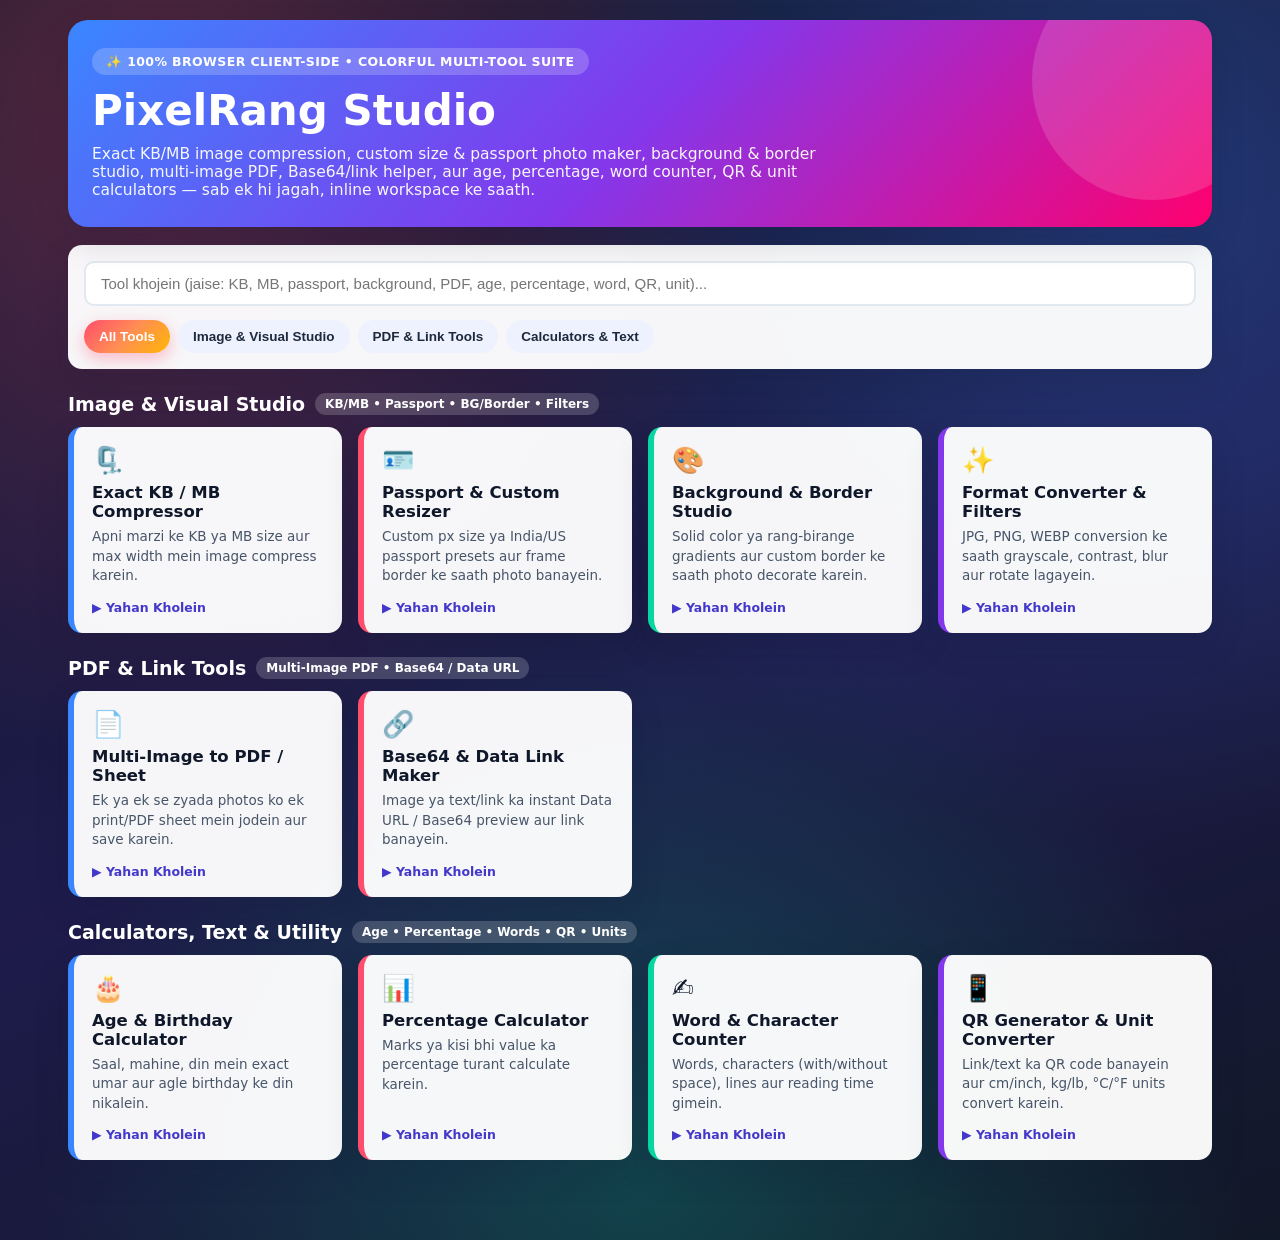
==== index.html @ c59b4574 "Update index.html" ====
<!DOCTYPE html>
<html lang="hi">
<head>
  <meta charset="UTF-8" />
  <meta name="viewport" content="width=device-width, initial-scale=1.0" />
  <title>PixelRang Studio — All-in-One Smart Browser Suite</title>
  <style>
    :root {
      --bg-1: #0f172a;
      --bg-2: #1e1b4b;
      --surface: rgba(255, 255, 255, 0.96);
      --surface-soft: #f8fafc;
      --ink: #0f172a;
      --muted: #475569;
      --border: #e2e8f0;
      --g1: linear-gradient(135deg, #ff4d6d 0%, #ff8e53 50%, #ffb703 100%);
      --g2: linear-gradient(135deg, #3a86ff 0%, #8338ec 50%, #ff006e 100%);
      --g3: linear-gradient(135deg, #06d6a0 0%, #118ab2 100%);
      --g4: linear-gradient(135deg, #f72585 0%, #7209b7 100%);
      --radius-lg: 20px;
      --radius-md: 14px;
      --radius-sm: 10px;
      --shadow: 0 14px 34px rgba(15, 23, 42, 0.14);
    }

    * { box-sizing: border-box; margin: 0; padding: 0; }

    body {
      font-family: "Segoe UI", system-ui, -apple-system, Roboto, sans-serif;
      color: var(--ink);
      min-height: 100vh;
      background:
        radial-gradient(circle at 12% 10%, rgba(255, 77, 109, 0.28), transparent 40%),
        radial-gradient(circle at 88% 15%, rgba(58, 134, 255, 0.28), transparent 42%),
        radial-gradient(circle at 50% 95%, rgba(6, 214, 160, 0.22), transparent 45%),
        linear-gradient(160deg, var(--bg-1) 0%, var(--bg-2) 55%, #111827 100%);
      padding-bottom: 60px;
    }

    .wrap { max-width: 1180px; margin: 0 auto; padding: 20px 18px; }

    .hero {
      background: var(--g2);
      color: #fff;
      border-radius: var(--radius-lg);
      padding: 28px 24px;
      box-shadow: var(--shadow);
      position: relative;
      overflow: hidden;
    }
    .hero::after {
      content: "";
      position: absolute;
      width: 240px;
      height: 240px;
      right: -60px;
      top: -60px;
      border-radius: 50%;
      background: rgba(255, 255, 255, 0.14);
      pointer-events: none;
    }
    .badge {
      display: inline-block;
      background: rgba(255, 255, 255, 0.2);
      backdrop-filter: blur(6px);
      padding: 6px 14px;
      border-radius: 999px;
      font-size: 12.5px;
      font-weight: 700;
      letter-spacing: 0.4px;
      margin-bottom: 12px;
    }
    .hero h1 { font-size: clamp(26px, 4.5vw, 42px); font-weight: 800; line-height: 1.15; }
    .hero p { margin-top: 10px; font-size: 15.5px; opacity: 0.95; max-width: 760px; }

    .controls-bar {
      margin-top: 18px;
      background: var(--surface);
      border-radius: var(--radius-md);
      padding: 16px;
      box-shadow: var(--shadow);
      display: grid;
      gap: 14px;
    }
    .search-box { display: flex; gap: 10px; flex-wrap: wrap; }
    .search-box input {
      flex: 1;
      min-width: 220px;
      padding: 12px 15px;
      border: 2px solid var(--border);
      border-radius: var(--radius-sm);
      font-size: 15px;
      outline: none;
    }
    .search-box input:focus { border-color: #7209b7; }

    .tabs { display: flex; flex-wrap: wrap; gap: 8px; }
    .tab-btn {
      border: none;
      padding: 9px 15px;
      border-radius: 999px;
      font-weight: 700;
      font-size: 13.5px;
      cursor: pointer;
      background: #eef2ff;
      color: #1e293b;
      transition: transform 0.15s ease, background 0.2s ease, color 0.2s ease;
    }
    .tab-btn:hover { transform: translateY(-1px); }
    .tab-btn.active { background: var(--g1); color: #fff; box-shadow: 0 6px 16px rgba(255, 77, 109, 0.35); }

    /* Inline workspace open directly inside active category or right above cards */
    .inline-panel {
      display: none;
      margin-top: 18px;
      background: var(--surface);
      border-radius: var(--radius-lg);
      padding: 22px;
      box-shadow: var(--shadow);
      border-top: 6px solid #ff4d6d;
      animation: popIn 0.2s ease;
    }
    .inline-panel.open { display: block; }
    @keyframes popIn {
      from { opacity: 0; transform: translateY(-6px); }
      to { opacity: 1; transform: translateY(0); }
    }
    .panel-top {
      display: flex;
      justify-content: space-between;
      align-items: center;
      gap: 12px;
      padding-bottom: 14px;
      margin-bottom: 18px;
      border-bottom: 2px solid var(--border);
    }
    .panel-title { font-size: 20px; font-weight: 800; color: #1e1b4b; }
    .close-btn {
      background: #fee2e2;
      color: #b91c1c;
      border: none;
      padding: 8px 14px;
      border-radius: var(--radius-sm);
      font-weight: 700;
      cursor: pointer;
    }
    .close-btn:hover { background: #fecaca; }

    .cat-block { margin-top: 24px; }
    .cat-heading {
      color: #fff;
      font-size: 19px;
      font-weight: 800;
      margin-bottom: 12px;
      display: flex;
      align-items: center;
      gap: 10px;
    }
    .cat-pill {
      font-size: 12px;
      padding: 4px 10px;
      border-radius: 999px;
      background: rgba(255, 255, 255, 0.18);
    }

    .grid {
      display: grid;
      grid-template-columns: repeat(auto-fill, minmax(250px, 1fr));
      gap: 16px;
    }
    .tool-card {
      background: var(--surface);
      border-radius: var(--radius-md);
      padding: 18px;
      box-shadow: var(--shadow);
      cursor: pointer;
      transition: transform 0.18s ease, box-shadow 0.18s ease;
      display: flex;
      flex-direction: column;
      justify-content: space-between;
      border-left: 6px solid #3a86ff;
    }
    .tool-card:nth-child(2n) { border-left-color: #ff4d6d; }
    .tool-card:nth-child(3n) { border-left-color: #06d6a0; }
    .tool-card:nth-child(4n) { border-left-color: #8338ec; }
    .tool-card:hover { transform: translateY(-4px); box-shadow: 0 18px 36px rgba(0, 0, 0, 0.24); }
    .tool-card.selected { outline: 3px solid #ffb703; background: #fffbeb; }

    .tool-icon { font-size: 26px; margin-bottom: 8px; }
    .tool-name { font-size: 16.5px; font-weight: 800; color: var(--ink); }
    .tool-desc { font-size: 13.5px; color: var(--muted); margin-top: 6px; line-height: 1.45; }
    .open-tag {
      margin-top: 14px;
      display: inline-block;
      font-size: 12.5px;
      font-weight: 800;
      color: #4338ca;
    }

    .form-grid {
      display: grid;
      grid-template-columns: repeat(auto-fit, minmax(220px, 1fr));
      gap: 14px;
    }
    .field { display: flex; flex-direction: column; gap: 6px; }
    .field label { font-size: 13.5px; font-weight: 700; color: #1e293b; }
    .field input, .field select, .field textarea {
      width: 100%;
      padding: 10px 12px;
      border: 1.8px solid #cbd5e1;
      border-radius: var(--radius-sm);
      font-size: 14.5px;
      background: #fff;
      color: var(--ink);
    }
    .field textarea { min-height: 130px; resize: vertical; }

    .btn-primary {
      margin-top: 16px;
      background: var(--g3);
      color: #fff;
      border: none;
      padding: 12px 20px;
      border-radius: var(--radius-sm);
      font-size: 15px;
      font-weight: 800;
      cursor: pointer;
    }
    .btn-primary:hover { filter: brightness(1.06); }

    .result-box {
      margin-top: 18px;
      padding: 16px;
      border-radius: var(--radius-md);
      background: var(--surface-soft);
      border: 2px dashed #94a3b8;
      display: none;
    }
    .result-box.show { display: block; }
    .result-box img, .result-box canvas {
      max-width: 100%;
      height: auto;
      border-radius: var(--radius-sm);
      margin-top: 10px;
    }
    .dl-link {
      display: inline-block;
      margin-top: 12px;
      padding: 10px 16px;
      background: var(--g4);
      color: #fff;
      text-decoration: none;
      border-radius: var(--radius-sm);
      font-weight: 700;
    }
  </style>
</head>
<body>
  <div class="wrap">
    <header class="hero">
      <div class="badge">✨ 100% BROWSER CLIENT-SIDE • COLORFUL MULTI-TOOL SUITE</div>
      <h1>PixelRang Studio</h1>
      <p>Exact KB/MB image compression, custom size & passport photo maker, background & border studio, multi-image PDF, Base64/link helper, aur age, percentage, word counter, QR & unit calculators — sab ek hi jagah, inline workspace ke saath.</p>
    </header>

    <section class="controls-bar">
      <div class="search-box">
        <input type="text" id="searchInput" placeholder="Tool khojein (jaise: KB, MB, passport, background, PDF, age, percentage, word, QR, unit)..." oninput="renderCatalog()" />
      </div>
      <div class="tabs" id="categoryTabs">
        <button class="tab-btn active" data-cat="all" onclick="setCategory('all', this)">All Tools</button>
        <button class="tab-btn" data-cat="image" onclick="setCategory('image', this)">Image & Visual Studio</button>
        <button class="tab-btn" data-cat="file" onclick="setCategory('file', this)">PDF & Link Tools</button>
        <button class="tab-btn" data-cat="calc" onclick="setCategory('calc', this)">Calculators & Text</button>
      </div>
    </section>

    <!-- Inline Tool Workspace: opens right here in place without jumping down -->
    <section id="inlineWorkspace" class="inline-panel" aria-live="polite">
      <div class="panel-top">
        <div class="panel-title" id="panelTitle">Tool Workspace</div>
        <button class="close-btn" onclick="closeWorkspace()">✕ Close</button>
      </div>
      <div id="panelBody"></div>
      <div id="panelResult" class="result-box"></div>
    </section>

    <div id="catalogMount"></div>
  </div>
    <script>
    const PR_STATE = {
      activeToolId: null,
      activeCategory: 'all'
    };

    function showResult(html) {
      const box = document.getElementById('panelResult');
      box.innerHTML = html;
      box.classList.add('show');
    }

    function clearResult() {
      const box = document.getElementById('panelResult');
      box.innerHTML = '';
      box.classList.remove('show');
    }

    function loadImageFile(file, callback) {
      if (!file) {
        alert('Kripya pehle ek image file select karein.');
        return;
      }
      const reader = new FileReader();
      reader.onload = function (e) {
        const img = new Image();
        img.onload = function () { callback(img, file); };
        img.onerror = function () { alert('Image load nahi ho saki. Kripya valid image chunein.'); };
        img.src = e.target.result;
      };
      reader.readAsDataURL(file);
    }

    function bytesLabel(bytes) {
      if (bytes < 1024 * 1024) return (bytes / 1024).toFixed(2) + ' KB';
      return (bytes / (1024 * 1024)).toFixed(2) + ' MB';
    }

    function renderImgResizerForm() {
      return `
        <div class="form-grid">
          <div class="field">
            <label>Image Chunein (JPG/PNG/WEBP)</label>
            <input type="file" id="prResizeFile" accept="image/*" />
          </div>
          <div class="field">
            <label>Target Size Value</label>
            <input type="number" id="prTargetVal" value="100" min="1" step="0.1" />
          </div>
          <div class="field">
            <label>Size Unit (KB / MB)</label>
            <select id="prTargetUnit">
              <option value="KB" selected>KB (Kilobytes)</option>
              <option value="MB">MB (Megabytes)</option>
            </select>
          </div>
          <div class="field">
            <label>Optional Max Width (px, 0 = Auto)</label>
            <input type="number" id="prMaxWidth" value="0" min="0" />
          </div>
        </div>
        <button class="btn-primary" onclick="runExactSizeCompress()">Compress to Exact KB/MB</button>
      `;
    }

    function runExactSizeCompress() {
      const file = document.getElementById('prResizeFile').files[0];
      const val = parseFloat(document.getElementById('prTargetVal').value);
      const unit = document.getElementById('prTargetUnit').value;
      const maxW = parseInt(document.getElementById('prMaxWidth').value || '0', 10);
      if (!val || val <= 0) return alert('Sahi target size number dalein.');

      const targetBytes = unit === 'MB' ? val * 1024 * 1024 : val * 1024;

      loadImageFile(file, function (img, f) {
        let w = img.width;
        let h = img.height;
        if (maxW > 0 && w > maxW) {
          h = Math.round((h * maxW) / w);
          w = maxW;
        }

        const canvas = document.createElement('canvas');
        const ctx = canvas.getContext('2d');

        function encodeAt(width, height, quality) {
          canvas.width = Math.max(1, Math.round(width));
          canvas.height = Math.max(1, Math.round(height));
          ctx.clearRect(0, 0, canvas.width, canvas.height);
          ctx.fillStyle = '#ffffff';
          ctx.fillRect(0, 0, canvas.width, canvas.height);
          ctx.drawImage(img, 0, 0, canvas.width, canvas.height);
          return new Promise(resolve => canvas.toBlob(b => resolve(b), 'image/jpeg', quality));
        }

        (async () => {
          let low = 0.08, high = 0.95, bestBlob = null;
          for (let i = 0; i < 8; i++) {
            const mid = (low + high) / 2;
            const blob = await encodeAt(w, h, mid);
            if (!blob) break;
            bestBlob = blob;
            if (blob.size > targetBytes) high = mid;
            else low = mid;
          }

          let scale = 0.85;
          let tries = 0;
          while (bestBlob && bestBlob.size > targetBytes && tries < 6) {
            bestBlob = await encodeAt(w * scale, h * scale, 0.72);
            scale *= 0.85;
            tries++;
          }

          const url = URL.createObjectURL(bestBlob);
          showResult(`
            <div><strong>Original Size:</strong> ${bytesLabel(f.size)} (${img.width}×${img.height}px)</div>
            <div><strong>Output Size:</strong> ${bytesLabel(bestBlob.size)} (${canvas.width}×${canvas.height}px)</div>
            <img src="${url}" alt="Compressed Preview" /><br/>
            <a class="dl-link" href="${url}" download="compressed_${f.name.split('.')[0]}.jpg">⬇ Download Compressed Image</a>
          `);
        })();
      });
    }

    function renderPassportCustomForm() {
      return `
        <div class="form-grid">
          <div class="field">
            <label>Photo Chunein</label>
            <input type="file" id="prPassFile" accept="image/*" />
          </div>
          <div class="field">
            <label>Preset / Mode</label>
            <select id="prPassPreset" onchange="applyPassportPreset()">
              <option value="custom">Custom Width × Height (px)</option>
              <option value="india_passport">India Passport (413 × 531 px)</option>
              <option value="us_passport">US Passport (600 × 600 px)</option>
              <option value="square_1080">Social Square (1080 × 1080 px)</option>
            </select>
          </div>
          <div class="field">
            <label>Width (px)</label>
            <input type="number" id="prPassW" value="413" min="20" />
          </div>
          <div class="field">
            <label>Height (px)</label>
            <input type="number" id="prPassH" value="531" min="20" />
          </div>
          <div class="field">
            <label>Photo Frame Border (px)</label>
            <input type="number" id="prPassBorder" value="6" min="0" max="60" />
          </div>
          <div class="field">
            <label>Frame Color</label>
            <input type="color" id="prPassBorderCol" value="#1e1b4b" />
          </div>
        </div>
        <button class="btn-primary" onclick="runPassportCustomResize()">Generate Sized Photo</button>
      `;
    }

    function applyPassportPreset() {
      const preset = document.getElementById('prPassPreset').value;
      const wEl = document.getElementById('prPassW');
      const hEl = document.getElementById('prPassH');
      if (preset === 'india_passport') { wEl.value = 413; hEl.value = 531; }
      else if (preset === 'us_passport') { wEl.value = 600; hEl.value = 600; }
      else if (preset === 'square_1080') { wEl.value = 1080; hEl.value = 1080; }
    }

    function runPassportCustomResize() {
      const file = document.getElementById('prPassFile').files[0];
      const w = parseInt(document.getElementById('prPassW').value, 10);
      const h = parseInt(document.getElementById('prPassH').value, 10);
      const b = parseInt(document.getElementById('prPassBorder').value || '0', 10);
      const bCol = document.getElementById('prPassBorderCol').value;

      loadImageFile(file, function (img, f) {
        const canvas = document.createElement('canvas');
        canvas.width = w;
        canvas.height = h;
        const ctx = canvas.getContext('2d');

        ctx.fillStyle = b > 0 ? bCol : '#ffffff';
        ctx.fillRect(0, 0, w, h);

        const innerW = Math.max(10, w - b * 2);
        const innerH = Math.max(10, h - b * 2);
        const scale = Math.max(innerW / img.width, innerH / img.height);
        const drawW = img.width * scale;
        const drawH = img.height * scale;
        const dx = b + (innerW - drawW) / 2;
        const dy = b + (innerH - drawH) / 2;

        ctx.drawImage(img, dx, dy, drawW, drawH);
        const url = canvas.toDataURL('image/jpeg', 0.95);
        showResult(`
          <div><strong>Output Size:</strong> ${w} × ${h} px</div>
          <img src="${url}" alt="Resized Photo" /><br/>
          <a class="dl-link" href="${url}" download="sized_${f.name.split('.')[0]}.jpg">⬇ Download Photo</a>
        `);
      });
    }

    function renderBgBorderForm() {
      return `
        <div class="form-grid">
          <div class="field">
            <label>Image Chunein</label>
            <input type="file" id="prBgFile" accept="image/*" />
          </div>
          <div class="field">
            <label>Background Style</label>
            <select id="prBgMode">
              <option value="solid">Solid Color Backdrop</option>
              <option value="sunset">Vibrant Sunset Gradient</option>
              <option value="ocean">Aqua & Blue Gradient</option>
              <option value="royal">Royal Purple & Pink Gradient</option>
            </select>
          </div>
          <div class="field">
            <label>Solid Background Color</label>
            <input type="color" id="prBgColor" value="#ffffff" />
          </div>
          <div class="field">
            <label>Outer Border Width (px)</label>
            <input type="number" id="prOuterBorder" value="18" min="0" max="150" />
          </div>
          <div class="field">
            <label>Outer Border Color</label>
            <input type="color" id="prOuterBorderCol" value="#ff4d6d" />
          </div>
        </div>
        <button class="btn-primary" onclick="runBgAndBorder()">Apply Background & Border</button>
      `;
    }

    function runBgAndBorder() {
      const file = document.getElementById('prBgFile').files[0];
      const mode = document.getElementById('prBgMode').value;
      const solidCol = document.getElementById('prBgColor').value;
      const borderW = parseInt(document.getElementById('prOuterBorder').value || '0', 10);
      const borderCol = document.getElementById('prOuterBorderCol').value;

      loadImageFile(file, function (img, f) {
        const canvas = document.createElement('canvas');
        canvas.width = img.width + borderW * 2;
        canvas.height = img.height + borderW * 2;
        const ctx = canvas.getContext('2d');

        if (borderW > 0) {
          ctx.fillStyle = borderCol;
          ctx.fillRect(0, 0, canvas.width, canvas.height);
        }

        if (mode === 'solid') {
          ctx.fillStyle = solidCol;
        } else {
          const grad = ctx.createLinearGradient(0, borderW, canvas.width, canvas.height - borderW);
          if (mode === 'sunset') {
            grad.addColorStop(0, '#ff4d6d');
            grad.addColorStop(0.5, '#ff8e53');
            grad.addColorStop(1, '#ffb703');
          } else if (mode === 'ocean') {
            grad.addColorStop(0, '#06d6a0');
            grad.addColorStop(1, '#3a86ff');
          } else {
            grad.addColorStop(0, '#7209b7');
            grad.addColorStop(1, '#f72585');
          }
          ctx.fillStyle = grad;
        }
        ctx.fillRect(borderW, borderW, img.width, img.height);
        ctx.drawImage(img, borderW, borderW, img.width, img.height);

        const url = canvas.toDataURL('image/png');
        showResult(`
          <div><strong>Background & Border Applied:</strong> ${canvas.width} × ${canvas.height} px</div>
          <img src="${url}" alt="Edited Background Preview" /><br/>
          <a class="dl-link" href="${url}" download="styled_${f.name.split('.')[0]}.png">⬇ Download PNG</a>
        `);
      });
    }

    function renderConvertFilterForm() {
      return `
        <div class="form-grid">
          <div class="field">
            <label>Image Chunein</label>
            <input type="file" id="prConvFile" accept="image/*" />
          </div>
          <div class="field">
            <label>Target Format</label>
            <select id="prConvFmt">
              <option value="image/jpeg">JPG / JPEG</option>
              <option value="image/png">PNG</option>
              <option value="image/webp">WEBP</option>
            </select>
          </div>
          <div class="field">
            <label>Filter Effect</label>
            <select id="prFilterType">
              <option value="none">Normal (No Filter)</option>
              <option value="grayscale(100%)">Black & White (Grayscale)</option>
              <option value="contrast(135%) saturate(120%)">Vivid Contrast Boost</option>
              <option value="brightness(115%)">Brighten</option>
              <option value="blur(3px)">Soft Blur</option>
            </select>
          </div>
          <div class="field">
            <label>Rotate / Flip</label>
            <select id="prRotateOpt">
              <option value="0">0° (Original)</option>
              <option value="90">Rotate 90° Clockwise</option>
              <option value="180">Rotate 180°</option>
              <option value="270">Rotate 270° Clockwise</option>
            </select>
          </div>
        </div>
        <button class="btn-primary" onclick="runConvertAndFilter()">Convert & Apply Filter</button>
      `;
    }

    function runConvertAndFilter() {
      const file = document.getElementById('prConvFile').files[0];
      const fmt = document.getElementById('prConvFmt').value;
      const filter = document.getElementById('prFilterType').value;
      const deg = parseInt(document.getElementById('prRotateOpt').value, 10);

      loadImageFile(file, function (img, f) {
        const swap = deg === 90 || deg === 270;
        const canvas = document.createElement('canvas');
        canvas.width = swap ? img.height : img.width;
        canvas.height = swap ? img.width : img.height;
        const ctx = canvas.getContext('2d');

        if (fmt === 'image/jpeg') {
          ctx.fillStyle = '#ffffff';
          ctx.fillRect(0, 0, canvas.width, canvas.height);
        }

        ctx.save();
        ctx.translate(canvas.width / 2, canvas.height / 2);
        ctx.rotate((deg * Math.PI) / 180);
        ctx.filter = filter;
        ctx.drawImage(img, -img.width / 2, -img.height / 2);
        ctx.restore();

        const ext = fmt.split('/')[1] === 'jpeg' ? 'jpg' : fmt.split('/')[1];
        const url = canvas.toDataURL(fmt, 0.92);
        showResult(`
          <div><strong>Format:</strong> ${ext.toUpperCase()} • <strong>Filter:</strong> ${filter}</div>
          <img src="${url}" alt="Converted Preview" /><br/>
          <a class="dl-link" href="${url}" download="pixelrang_${f.name.split('.')[0]}.${ext}">⬇ Download ${ext.toUpperCase()}</a>
        `);
      });
    }
    </script>
    <script>
    function renderPdfMakerForm() {
      return `
        <div class="form-grid">
          <div class="field">
            <label>Ek ya Zyada Images Chunein</label>
            <input type="file" id="prPdfFiles" accept="image/*" multiple />
          </div>
          <div class="field">
            <label>Page Width (px)</label>
            <input type="number" id="prPdfWidth" value="1240" min="300" />
          </div>
          <div class="field">
            <label>Gap Between Images (px)</label>
            <input type="number" id="prPdfGap" value="24" min="0" max="200" />
          </div>
        </div>
        <button class="btn-primary" onclick="runMultiImagePdf()">Generate Printable PDF / Sheet</button>
      `;
    }

    async function runMultiImagePdf() {
      const files = document.getElementById('prPdfFiles').files;
      const pageW = parseInt(document.getElementById('prPdfWidth').value || '1240', 10);
      const gap = parseInt(document.getElementById('prPdfGap').value || '24', 10);
      if (!files || files.length === 0) return alert('Kripya kam se kam ek image chunein.');

      const loaded = [];
      for (const file of files) {
        const dataUrl = await new Promise((resolve, reject) => {
          const r = new FileReader();
          r.onload = () => resolve(r.result);
          r.onerror = reject;
          r.readAsDataURL(file);
        });
        const img = new Image();
        img.src = dataUrl;
        await img.decode();
        loaded.push(img);
      }

      const scaledHeights = loaded.map(img => Math.round((img.height * (pageW - gap * 2)) / img.width));
      const totalH = scaledHeights.reduce((a, b) => a + b, 0) + gap * (loaded.length + 1);

      const canvas = document.createElement('canvas');
      canvas.width = pageW;
      canvas.height = Math.max(200, totalH);
      const ctx = canvas.getContext('2d');
      ctx.fillStyle = '#ffffff';
      ctx.fillRect(0, 0, canvas.width, canvas.height);

      let y = gap;
      for (let i = 0; i < loaded.length; i++) {
        const h = scaledHeights[i];
        ctx.drawImage(loaded[i], gap, y, pageW - gap * 2, h);
        y += h + gap;
      }

      const sheetUrl = canvas.toDataURL('image/jpeg', 0.92);
      showResult(`
        <div><strong>Total Images Merged:</strong> ${loaded.length} (${pageW}×${canvas.height}px sheet)</div>
        <p style="margin-top:6px;font-size:13.5px;color:#475569;">Tip: "Open & Save / Print PDF" par click karke browser se "Save as PDF" chunein ya image download karein.</p>
        <img src="${sheetUrl}" alt="Multi Image Sheet" /><br/>
        <a class="dl-link" href="${sheetUrl}" download="pixelrang_doc.jpg">⬇ Download Sheet</a>
        <button class="btn-primary" style="margin-left:8px;" onclick="openPrintPdf('${sheetUrl}')">🖨 Open / Save PDF</button>
      `);
    }

    function openPrintPdf(imgUrl) {
      const win = window.open('', '_blank');
      if (!win) return alert('Pop-up block hai; browser mein pop-up allow karein.');
      win.document.write(`
        <html><head><title>PixelRang PDF</title></head>
        <body style="margin:0;text-align:center;background:#fff;">
          <img src="${imgUrl}" style="max-width:100%;height:auto;" onload="window.print();" />
        </body></html>
      `);
      win.document.close();
    }

    function renderBase64LinkForm() {
      return `
        <div class="form-grid">
          <div class="field">
            <label>Image File (Optional)</label>
            <input type="file" id="prLinkFile" accept="image/*" />
          </div>
          <div class="field">
            <label>Ya Text / URL Likhein</label>
            <input type="text" id="prLinkText" placeholder="https://example.com ya koi text..." />
          </div>
        </div>
        <button class="btn-primary" onclick="runBase64Link()">Generate Data URL / Base64</button>
      `;
    }

    function runBase64Link() {
      const file = document.getElementById('prLinkFile').files[0];
      const txt = document.getElementById('prLinkText').value.trim();

      if (file) {
        const r = new FileReader();
        r.onload = function () {
          const dataUrl = r.result;
          showResult(`
            <div><strong>File Data URL / Base64 Ready:</strong> (${bytesLabel(file.size)})</div>
            <div class="field" style="margin-top:10px;">
              <textarea readonly>${dataUrl}</textarea>
            </div>
            <img src="${dataUrl}" alt="Base64 Preview" />
          `);
        };
        r.readAsDataURL(file);
        return;
      }

      if (!txt) return alert('Kripya image ya text/link dalein.');
      const encoded = 'data:text/plain;charset=utf-8,' + encodeURIComponent(txt);
      showResult(`
        <div><strong>Data URL Generated:</strong></div>
        <div class="field" style="margin-top:10px;">
          <textarea readonly>${encoded}</textarea>
        </div>
        <a class="dl-link" href="${encoded}" target="_blank">↗ Open Data Link</a>
      `);
    }

    function renderAgeCalcForm() {
      return `
        <div class="form-grid">
          <div class="field">
            <label>Date of Birth (DOB)</label>
            <input type="date" id="prDob" />
          </div>
          <div class="field">
            <label>Target Date (Default: Aaj)</label>
            <input type="date" id="prTargetDate" />
          </div>
        </div>
        <button class="btn-primary" onclick="runAgeCalc()">Calculate Exact Age</button>
      `;
    }

    function runAgeCalc() {
      const dobVal = document.getElementById('prDob').value;
      if (!dobVal) return alert('Kripya Date of Birth chunein.');
      const dob = new Date(dobVal + 'T00:00:00');
      const tVal = document.getElementById('prTargetDate').value;
      const now = tVal ? new Date(tVal + 'T00:00:00') : new Date();
      if (dob > now) return alert('DOB target date se baad ki nahi ho sakti.');

      let years = now.getFullYear() - dob.getFullYear();
      let months = now.getMonth() - dob.getMonth();
      let days = now.getDate() - dob.getDate();

      if (days < 0) {
        months -= 1;
        const prevMonthDays = new Date(now.getFullYear(), now.getMonth(), 0).getDate();
        days += prevMonthDays;
      }
      if (months < 0) {
        years -= 1;
        months += 12;
      }

      let nextBday = new Date(now.getFullYear(), dob.getMonth(), dob.getDate());
      if (nextBday < now) nextBday = new Date(now.getFullYear() + 1, dob.getMonth(), dob.getDate());
      const diffDaysBday = Math.ceil((nextBday - now) / (1000 * 60 * 60 * 24));

      showResult(`
        <div style="font-size:18px;font-weight:800;color:#4338ca;">Age: ${years} Saal, ${months} Mahine, ${days} Din</div>
        <div style="margin-top:8px;"><strong>Next Birthday:</strong> ${diffDaysBday} din baad</div>
      `);
    }

    function renderPercentCalcForm() {
      return `
        <div class="form-grid">
          <div class="field">
            <label>Obtained Marks / Value</label>
            <input type="number" id="prObtained" placeholder="425" step="any" />
          </div>
          <div class="field">
            <label>Total Marks / Max Value</label>
            <input type="number" id="prTotal" placeholder="500" step="any" />
          </div>
        </div>
        <button class="btn-primary" onclick="runPercentCalc()">Calculate Percentage</button>
      `;
    }

    function runPercentCalc() {
      const obt = parseFloat(document.getElementById('prObtained').value);
      const tot = parseFloat(document.getElementById('prTotal').value);
      if (isNaN(obt) || isNaN(tot) || tot === 0) return alert('Sahi numbers dalein (Total 0 nahi hona chahiye).');
      const pct = ((obt / tot) * 100).toFixed(2);
      showResult(`
        <div style="font-size:20px;font-weight:800;color:#0f766e;">Percentage: ${pct}%</div>
        <div style="margin-top:6px;">Score: ${obt} / ${tot}</div>
      `);
    }

    function renderWordCounterForm() {
      return `
        <div class="field">
          <label>Apna Text Yahan Likhein ya Paste Karein</label>
          <textarea id="prTextInput" oninput="runWordCounter()" placeholder="Yahan likhna shuru karein..."></textarea>
        </div>
        <button class="btn-primary" onclick="runWordCounter()">Count Words & Characters</button>
      `;
    }

    function runWordCounter() {
      const txt = document.getElementById('prTextInput').value || '';
      const charsWithSpace = txt.length;
      const charsNoSpace = txt.replace(/\s+/g, '').length;
      const words = txt.trim() ? txt.trim().split(/\s+/).length : 0;
      const lines = txt ? txt.split(/\r\n|\r|\n/).length : 0;
      const readMin = Math.max(1, Math.ceil(words / 200));

      showResult(`
        <div><strong>Words:</strong> ${words} • <strong>Characters (with space):</strong> ${charsWithSpace}</div>
        <div style="margin-top:6px;"><strong>Characters (no space):</strong> ${charsNoSpace} • <strong>Lines:</strong> ${lines} • <strong>Est. Read:</strong> ~${readMin} min</div>
      `);
    }

    function renderQrUnitForm() {
      return `
        <div class="form-grid">
          <div class="field">
            <label>QR Code Text / Link</label>
            <input type="text" id="prQrInput" value="https://pixelrang.studio" />
          </div>
          <div class="field">
            <label>QR Size (px)</label>
            <input type="number" id="prQrSize" value="220" min="120" max="600" />
          </div>
        </div>
        <button class="btn-primary" onclick="runQrGenerator()">Generate QR Code</button>
        <hr style="margin:20px 0;border:none;border-top:1px solid #cbd5e1;" />
        <div class="form-grid">
          <div class="field">
            <label>Unit Value</label>
            <input type="number" id="prUnitVal" value="100" step="any" />
          </div>
          <div class="field">
            <label>Conversion Type</label>
            <select id="prUnitType">
              <option value="cm_to_inch">Centimeters (cm) → Inches (in)</option>
              <option value="inch_to_cm">Inches (in) → Centimeters (cm)</option>
              <option value="kg_to_lb">Kilograms (kg) → Pounds (lb)</option>
              <option value="c_to_f">Celsius (°C) → Fahrenheit (°F)</option>
            </select>
          </div>
        </div>
        <button class="btn-primary" onclick="runUnitConverter()">Convert Unit</button>
      `;
    }

    function runQrGenerator() {
      const data = document.getElementById('prQrInput').value.trim();
      const size = parseInt(document.getElementById('prQrSize').value || '220', 10);
      if (!data) return alert('QR ke liye text ya URL dalein.');
      const qrApiUrl = `https://api.qrserver.com/v1/create-qr-code/?size=${size}x${size}&data=${encodeURIComponent(data)}`;
      showResult(`
        <div><strong>QR Code for:</strong> ${data}</div>
        <img src="${qrApiUrl}" alt="Generated QR Code" /><br/>
        <a class="dl-link" href="${qrApiUrl}" download="qrcode.png" target="_blank">⬇ Open / Download QR</a>
      `);
    }

    function runUnitConverter() {
      const val = parseFloat(document.getElementById('prUnitVal').value);
      const type = document.getElementById('prUnitType').value;
      if (isNaN(val)) return alert('Sahi number dalein.');
      let resText = '';
      if (type === 'cm_to_inch') resText = `${val} cm = ${(val / 2.54).toFixed(4)} inches`;
      else if (type === 'inch_to_cm') resText = `${val} in = ${(val * 2.54).toFixed(4)} cm`;
      else if (type === 'kg_to_lb') resText = `${val} kg = ${(val * 2.20462).toFixed(4)} lb`;
      else if (type === 'c_to_f') resText = `${val} °C = ${((val * 9) / 5 + 32).toFixed(2)} °F`;

      showResult(`<div style="font-size:18px;font-weight:800;color:#1e1b4b;">${resText}</div>`);
    }
    </script>
    <script>
    const PR_TOOLS = [
      {
        id: 'exact-kb-mb',
        cat: 'image',
        icon: '🗜️',
        name: 'Exact KB / MB Compressor',
        desc: 'Apni marzi ke KB ya MB size aur max width mein image compress karein.',
        render: renderImgResizerForm
      },
      {
        id: 'passport-custom',
        cat: 'image',
        icon: '🪪',
        name: 'Passport & Custom Resizer',
        desc: 'Custom px size ya India/US passport presets aur frame border ke saath photo banayein.',
        render: renderPassportCustomForm
      },
      {
        id: 'bg-border',
        cat: 'image',
        icon: '🎨',
        name: 'Background & Border Studio',
        desc: 'Solid color ya rang-birange gradients aur custom border ke saath photo decorate karein.',
        render: renderBgBorderForm
      },
      {
        id: 'convert-filter',
        cat: 'image',
        icon: '✨',
        name: 'Format Converter & Filters',
        desc: 'JPG, PNG, WEBP conversion ke saath grayscale, contrast, blur aur rotate lagayein.',
        render: renderConvertFilterForm
      },
      {
        id: 'multi-pdf',
        cat: 'file',
        icon: '📄',
        name: 'Multi-Image to PDF / Sheet',
        desc: 'Ek ya ek se zyada photos ko ek print/PDF sheet mein jodein aur save karein.',
        render: renderPdfMakerForm
      },
      {
        id: 'base64-link',
        cat: 'file',
        icon: '🔗',
        name: 'Base64 & Data Link Maker',
        desc: 'Image ya text/link ka instant Data URL / Base64 preview aur link banayein.',
        render: renderBase64LinkForm
      },
      {
        id: 'age-calc',
        cat: 'calc',
        icon: '🎂',
        name: 'Age & Birthday Calculator',
        desc: 'Saal, mahine, din mein exact umar aur agle birthday ke din nikalein.',
        render: renderAgeCalcForm
      },
      {
        id: 'percent-calc',
        cat: 'calc',
        icon: '📊',
        name: 'Percentage Calculator',
        desc: 'Marks ya kisi bhi value ka percentage turant calculate karein.',
        render: renderPercentCalcForm
      },
      {
        id: 'word-counter',
        cat: 'calc',
        icon: '✍️',
        name: 'Word & Character Counter',
        desc: 'Words, characters (with/without space), lines aur reading time gimein.',
        render: renderWordCounterForm
      },
      {
        id: 'qr-unit',
        cat: 'calc',
        icon: '📱',
        name: 'QR Generator & Unit Converter',
        desc: 'Link/text ka QR code banayein aur cm/inch, kg/lb, °C/°F units convert karein.',
        render: renderQrUnitForm
      }
    ];

    const CAT_META = {
      image: { title: 'Image & Visual Studio', tag: 'KB/MB • Passport • BG/Border • Filters' },
      file: { title: 'PDF & Link Tools', tag: 'Multi-Image PDF • Base64 / Data URL' },
      calc: { title: 'Calculators, Text & Utility', tag: 'Age • Percentage • Words • QR • Units' }
    };

    function setCategory(cat, btnEl) {
      PR_STATE.activeCategory = cat;
      document.querySelectorAll('.tab-btn').forEach(b => b.classList.remove('active'));
      if (btnEl) btnEl.classList.add('active');
      renderCatalog();
    }

    function openToolInline(toolId) {
      const tool = PR_TOOLS.find(t => t.id === toolId);
      if (!tool) return;

      PR_STATE.activeToolId = toolId;
      clearResult();

      const panel = document.getElementById('inlineWorkspace');
      document.getElementById('panelTitle').textContent = `${tool.icon} ${tool.name}`;
      document.getElementById('panelBody').innerHTML = tool.render();
      panel.classList.add('open');

      document.querySelectorAll('.tool-card').forEach(card => {
        card.classList.toggle('selected', card.dataset.toolId === toolId);
      });
    }

    function closeWorkspace() {
      PR_STATE.activeToolId = null;
      clearResult();
      document.getElementById('inlineWorkspace').classList.remove('open');
      document.querySelectorAll('.tool-card').forEach(card => card.classList.remove('selected'));
    }

    function renderCatalog() {
      const q = (document.getElementById('searchInput').value || '').trim().toLowerCase();
      const mount = document.getElementById('catalogMount');

      const filtered = PR_TOOLS.filter(t => {
        const matchCat = PR_STATE.activeCategory === 'all' || t.cat === PR_STATE.activeCategory;
        const matchQuery = !q ||
          t.name.toLowerCase().includes(q) ||
          t.desc.toLowerCase().includes(q) ||
          t.cat.toLowerCase().includes(q);
        return matchCat && matchQuery;
      });

      const catsToShow = PR_STATE.activeCategory === 'all'
        ? ['image', 'file', 'calc']
        : [PR_STATE.activeCategory];

      let html = '';
      for (const catKey of catsToShow) {
        const items = filtered.filter(t => t.cat === catKey);
        if (items.length === 0) continue;
        const meta = CAT_META[catKey];
        html += `
          <div class="cat-block">
            <div class="cat-heading">
              <span>${meta.title}</span>
              <span class="cat-pill">${meta.tag}</span>
            </div>
            <div class="grid">
              ${items.map(t => `
                <div class="tool-card ${PR_STATE.activeToolId === t.id ? 'selected' : ''}" data-tool-id="${t.id}" onclick="openToolInline('${t.id}')">
                  <div>
                    <div class="tool-icon">${t.icon}</div>
                    <div class="tool-name">${t.name}</div>
                    <div class="tool-desc">${t.desc}</div>
                  </div>
                  <span class="open-tag">▶ Yahan Kholein</span>
                </div>
              `).join('')}
            </div>
          </div>
        `;
      }

      if (!html) {
        html = `<div class="cat-block"><div class="tool-card" style="cursor:default;"><div class="tool-name">Koi tool nahi mila</div><div class="tool-desc">Search ya category badal kar dekhein.</div></div></div>`;
      }

      mount.innerHTML = html;
    }

    renderCatalog();
  </script>
</body>
</html>
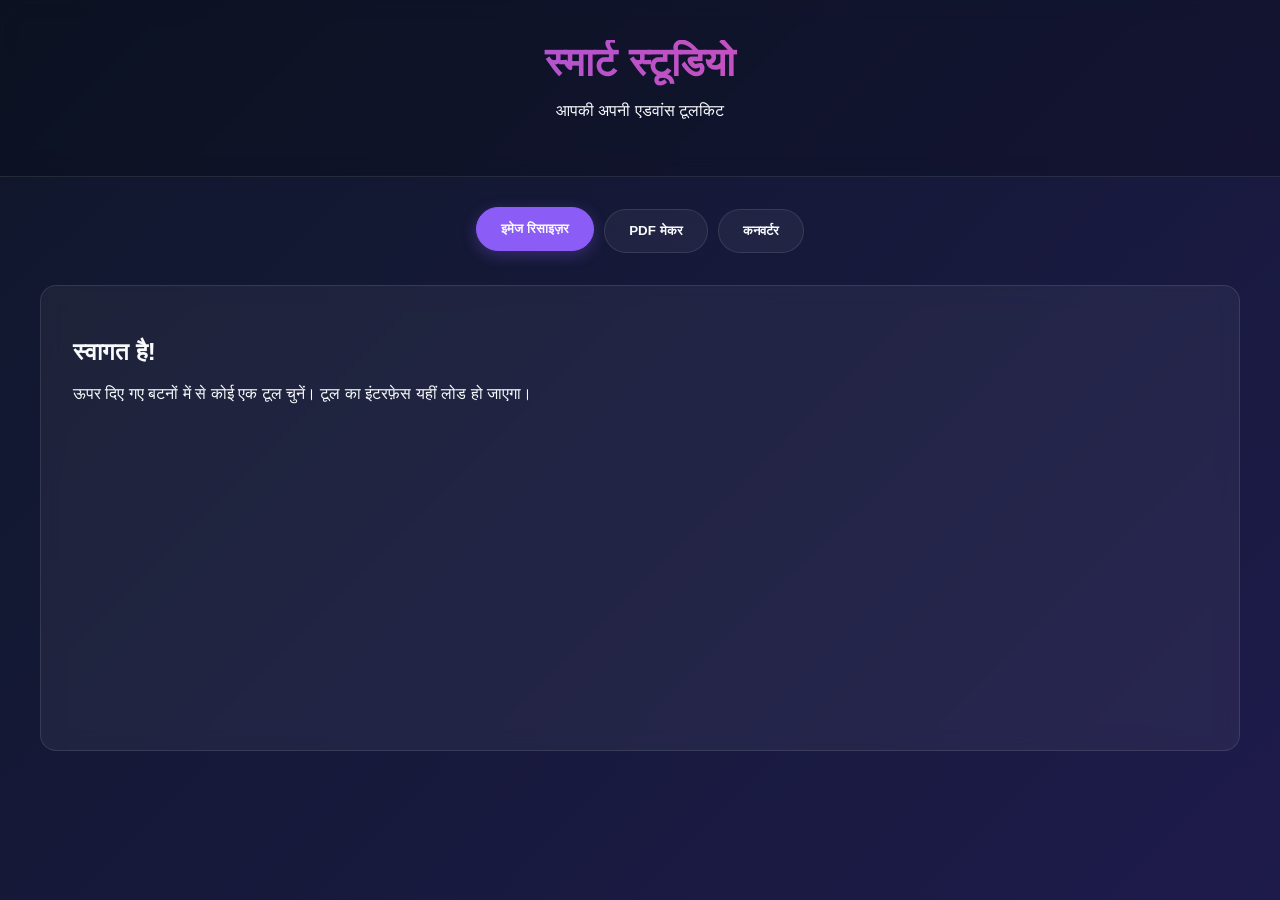
==== commit 54e95174: "Update index.html" ====
--- a/index.html
+++ b/index.html
@@ -1,1109 +1,85 @@
 <!DOCTYPE html>
 <html lang="hi">
 <head>
-  <meta charset="UTF-8" />
-  <meta name="viewport" content="width=device-width, initial-scale=1.0" />
-  <title>PixelRang Studio — All-in-One Smart Browser Suite</title>
+  <meta charset="UTF-8">
+  <meta name="viewport" content="width=device-width, initial-scale=1.0">
+  <title>ऑल-इन-वन स्मार्ट स्टूडियो</title>
   <style>
     :root {
-      --bg-1: #0f172a;
-      --bg-2: #1e1b4b;
-      --surface: rgba(255, 255, 255, 0.96);
-      --surface-soft: #f8fafc;
-      --ink: #0f172a;
-      --muted: #475569;
-      --border: #e2e8f0;
-      --g1: linear-gradient(135deg, #ff4d6d 0%, #ff8e53 50%, #ffb703 100%);
-      --g2: linear-gradient(135deg, #3a86ff 0%, #8338ec 50%, #ff006e 100%);
-      --g3: linear-gradient(135deg, #06d6a0 0%, #118ab2 100%);
-      --g4: linear-gradient(135deg, #f72585 0%, #7209b7 100%);
-      --radius-lg: 20px;
-      --radius-md: 14px;
-      --radius-sm: 10px;
-      --shadow: 0 14px 34px rgba(15, 23, 42, 0.14);
+      --bg-gradient: linear-gradient(135deg, #0f172a 0%, #1e1b4b 100%);
+      --surface: rgba(255, 255, 255, 0.05);
+      --text-main: #f8fafc;
+      --accent: #8b5cf6;
     }
-
-    * { box-sizing: border-box; margin: 0; padding: 0; }
-
     body {
-      font-family: "Segoe UI", system-ui, -apple-system, Roboto, sans-serif;
-      color: var(--ink);
+      font-family: 'Segoe UI', Tahoma, Geneva, Verdana, sans-serif;
+      margin: 0; padding: 0;
+      background: var(--bg-gradient);
+      color: var(--text-main);
       min-height: 100vh;
-      background:
-        radial-gradient(circle at 12% 10%, rgba(255, 77, 109, 0.28), transparent 40%),
-        radial-gradient(circle at 88% 15%, rgba(58, 134, 255, 0.28), transparent 42%),
-        radial-gradient(circle at 50% 95%, rgba(6, 214, 160, 0.22), transparent 45%),
-        linear-gradient(160deg, var(--bg-1) 0%, var(--bg-2) 55%, #111827 100%);
-      padding-bottom: 60px;
     }
-
-    .wrap { max-width: 1180px; margin: 0 auto; padding: 20px 18px; }
-
-    .hero {
-      background: var(--g2);
-      color: #fff;
-      border-radius: var(--radius-lg);
-      padding: 28px 24px;
-      box-shadow: var(--shadow);
-      position: relative;
-      overflow: hidden;
+    header {
+      text-align: center; padding: 2.5rem 1rem;
+      background: rgba(0, 0, 0, 0.2);
+      backdrop-filter: blur(10px);
+      border-bottom: 1px solid rgba(255, 255, 255, 0.1);
     }
-    .hero::after {
-      content: "";
-      position: absolute;
-      width: 240px;
-      height: 240px;
-      right: -60px;
-      top: -60px;
-      border-radius: 50%;
-      background: rgba(255, 255, 255, 0.14);
-      pointer-events: none;
+    h1 { margin: 0; font-size: 2.5rem; background: linear-gradient(90deg, #8b5cf6, #ec4899); -webkit-background-clip: text; -webkit-text-fill-color: transparent; }
+    main { max-width: 1200px; margin: 2rem auto; padding: 0 1rem; }
+    .tool-nav {
+      display: flex; gap: 10px; justify-content: center;
+      margin-bottom: 2rem; flex-wrap: wrap;
     }
-    .badge {
-      display: inline-block;
-      background: rgba(255, 255, 255, 0.2);
-      backdrop-filter: blur(6px);
-      padding: 6px 14px;
-      border-radius: 999px;
-      font-size: 12.5px;
-      font-weight: 700;
-      letter-spacing: 0.4px;
-      margin-bottom: 12px;
+    .nav-btn {
+      background: var(--surface); border: 1px solid rgba(255, 255, 255, 0.1);
+      color: var(--text-main); padding: 0.8rem 1.5rem; border-radius: 50px;
+      cursor: pointer; font-weight: 600; transition: all 0.3s ease;
     }
-    .hero h1 { font-size: clamp(26px, 4.5vw, 42px); font-weight: 800; line-height: 1.15; }
-    .hero p { margin-top: 10px; font-size: 15.5px; opacity: 0.95; max-width: 760px; }
-
-    .controls-bar {
-      margin-top: 18px;
-      background: var(--surface);
-      border-radius: var(--radius-md);
-      padding: 16px;
-      box-shadow: var(--shadow);
-      display: grid;
-      gap: 14px;
+    .nav-btn:hover, .nav-btn.active {
+      background: var(--accent); border-color: var(--accent);
+      transform: translateY(-2px); box-shadow: 0 4px 15px rgba(139, 92, 246, 0.3);
     }
-    .search-box { display: flex; gap: 10px; flex-wrap: wrap; }
-    .search-box input {
-      flex: 1;
-      min-width: 220px;
-      padding: 12px 15px;
-      border: 2px solid var(--border);
-      border-radius: var(--radius-sm);
-      font-size: 15px;
-      outline: none;
-    }
-    .search-box input:focus { border-color: #7209b7; }
-
-    .tabs { display: flex; flex-wrap: wrap; gap: 8px; }
-    .tab-btn {
-      border: none;
-      padding: 9px 15px;
-      border-radius: 999px;
-      font-weight: 700;
-      font-size: 13.5px;
-      cursor: pointer;
-      background: #eef2ff;
-      color: #1e293b;
-      transition: transform 0.15s ease, background 0.2s ease, color 0.2s ease;
-    }
-    .tab-btn:hover { transform: translateY(-1px); }
-    .tab-btn.active { background: var(--g1); color: #fff; box-shadow: 0 6px 16px rgba(255, 77, 109, 0.35); }
-
-    /* Inline workspace open directly inside active category or right above cards */
-    .inline-panel {
-      display: none;
-      margin-top: 18px;
-      background: var(--surface);
-      border-radius: var(--radius-lg);
-      padding: 22px;
-      box-shadow: var(--shadow);
-      border-top: 6px solid #ff4d6d;
-      animation: popIn 0.2s ease;
-    }
-    .inline-panel.open { display: block; }
-    @keyframes popIn {
-      from { opacity: 0; transform: translateY(-6px); }
-      to { opacity: 1; transform: translateY(0); }
-    }
-    .panel-top {
-      display: flex;
-      justify-content: space-between;
-      align-items: center;
-      gap: 12px;
-      padding-bottom: 14px;
-      margin-bottom: 18px;
-      border-bottom: 2px solid var(--border);
-    }
-    .panel-title { font-size: 20px; font-weight: 800; color: #1e1b4b; }
-    .close-btn {
-      background: #fee2e2;
-      color: #b91c1c;
-      border: none;
-      padding: 8px 14px;
-      border-radius: var(--radius-sm);
-      font-weight: 700;
-      cursor: pointer;
-    }
-    .close-btn:hover { background: #fecaca; }
-
-    .cat-block { margin-top: 24px; }
-    .cat-heading {
-      color: #fff;
-      font-size: 19px;
-      font-weight: 800;
-      margin-bottom: 12px;
-      display: flex;
-      align-items: center;
-      gap: 10px;
-    }
-    .cat-pill {
-      font-size: 12px;
-      padding: 4px 10px;
-      border-radius: 999px;
-      background: rgba(255, 255, 255, 0.18);
-    }
-
-    .grid {
-      display: grid;
-      grid-template-columns: repeat(auto-fill, minmax(250px, 1fr));
-      gap: 16px;
-    }
-    .tool-card {
-      background: var(--surface);
-      border-radius: var(--radius-md);
-      padding: 18px;
-      box-shadow: var(--shadow);
-      cursor: pointer;
-      transition: transform 0.18s ease, box-shadow 0.18s ease;
-      display: flex;
-      flex-direction: column;
-      justify-content: space-between;
-      border-left: 6px solid #3a86ff;
-    }
-    .tool-card:nth-child(2n) { border-left-color: #ff4d6d; }
-    .tool-card:nth-child(3n) { border-left-color: #06d6a0; }
-    .tool-card:nth-child(4n) { border-left-color: #8338ec; }
-    .tool-card:hover { transform: translateY(-4px); box-shadow: 0 18px 36px rgba(0, 0, 0, 0.24); }
-    .tool-card.selected { outline: 3px solid #ffb703; background: #fffbeb; }
-
-    .tool-icon { font-size: 26px; margin-bottom: 8px; }
-    .tool-name { font-size: 16.5px; font-weight: 800; color: var(--ink); }
-    .tool-desc { font-size: 13.5px; color: var(--muted); margin-top: 6px; line-height: 1.45; }
-    .open-tag {
-      margin-top: 14px;
-      display: inline-block;
-      font-size: 12.5px;
-      font-weight: 800;
-      color: #4338ca;
-    }
-
-    .form-grid {
-      display: grid;
-      grid-template-columns: repeat(auto-fit, minmax(220px, 1fr));
-      gap: 14px;
-    }
-    .field { display: flex; flex-direction: column; gap: 6px; }
-    .field label { font-size: 13.5px; font-weight: 700; color: #1e293b; }
-    .field input, .field select, .field textarea {
-      width: 100%;
-      padding: 10px 12px;
-      border: 1.8px solid #cbd5e1;
-      border-radius: var(--radius-sm);
-      font-size: 14.5px;
-      background: #fff;
-      color: var(--ink);
-    }
-    .field textarea { min-height: 130px; resize: vertical; }
-
-    .btn-primary {
-      margin-top: 16px;
-      background: var(--g3);
-      color: #fff;
-      border: none;
-      padding: 12px 20px;
-      border-radius: var(--radius-sm);
-      font-size: 15px;
-      font-weight: 800;
-      cursor: pointer;
-    }
-    .btn-primary:hover { filter: brightness(1.06); }
-
-    .result-box {
-      margin-top: 18px;
-      padding: 16px;
-      border-radius: var(--radius-md);
-      background: var(--surface-soft);
-      border: 2px dashed #94a3b8;
-      display: none;
-    }
-    .result-box.show { display: block; }
-    .result-box img, .result-box canvas {
-      max-width: 100%;
-      height: auto;
-      border-radius: var(--radius-sm);
-      margin-top: 10px;
-    }
-    .dl-link {
-      display: inline-block;
-      margin-top: 12px;
-      padding: 10px 16px;
-      background: var(--g4);
-      color: #fff;
-      text-decoration: none;
-      border-radius: var(--radius-sm);
-      font-weight: 700;
+    #workspace {
+      background: var(--surface); border-radius: 16px;
+      padding: 2rem; min-height: 400px;
+      backdrop-filter: blur(10px); border: 1px solid rgba(255, 255, 255, 0.1);
     }
   </style>
 </head>
 <body>
-  <div class="wrap">
-    <header class="hero">
-      <div class="badge">✨ 100% BROWSER CLIENT-SIDE • COLORFUL MULTI-TOOL SUITE</div>
-      <h1>PixelRang Studio</h1>
-      <p>Exact KB/MB image compression, custom size & passport photo maker, background & border studio, multi-image PDF, Base64/link helper, aur age, percentage, word counter, QR & unit calculators — sab ek hi jagah, inline workspace ke saath.</p>
-    </header>
 
-    <section class="controls-bar">
-      <div class="search-box">
-        <input type="text" id="searchInput" placeholder="Tool khojein (jaise: KB, MB, passport, background, PDF, age, percentage, word, QR, unit)..." oninput="renderCatalog()" />
-      </div>
-      <div class="tabs" id="categoryTabs">
-        <button class="tab-btn active" data-cat="all" onclick="setCategory('all', this)">All Tools</button>
-        <button class="tab-btn" data-cat="image" onclick="setCategory('image', this)">Image & Visual Studio</button>
-        <button class="tab-btn" data-cat="file" onclick="setCategory('file', this)">PDF & Link Tools</button>
-        <button class="tab-btn" data-cat="calc" onclick="setCategory('calc', this)">Calculators & Text</button>
-      </div>
+  <header>
+    <h1>स्मार्ट स्टूडियो</h1>
+    <p>आपकी अपनी एडवांस टूलकिट</p>
+  </header>
+
+  <main>
+    <nav class="tool-nav">
+      <button class="nav-btn active" onclick="loadTool('resizer')">इमेज रिसाइज़र</button>
+      <button class="nav-btn" onclick="loadTool('pdf-maker')">PDF मेकर</button>
+      <button class="nav-btn" onclick="loadTool('converter')">कनवर्टर</button>
+    </nav>
+
+    <section id="workspace">
+      <h2>स्वागत है!</h2>
+      <p>ऊपर दिए गए बटनों में से कोई एक टूल चुनें। टूल का इंटरफ़ेस यहीं लोड हो जाएगा।</p>
     </section>
+  </main>
 
-    <!-- Inline Tool Workspace: opens right here in place without jumping down -->
-    <section id="inlineWorkspace" class="inline-panel" aria-live="polite">
-      <div class="panel-top">
-        <div class="panel-title" id="panelTitle">Tool Workspace</div>
-        <button class="close-btn" onclick="closeWorkspace()">✕ Close</button>
-      </div>
-      <div id="panelBody"></div>
-      <div id="panelResult" class="result-box"></div>
-    </section>
+  <script>
+    async function loadTool(toolName) {
+      const workspace = document.getElementById('workspace');
+      workspace.innerHTML = '<p>लोड हो रहा है...</p>';
 
-    <div id="catalogMount"></div>
-  </div>
-    <script>
-    const PR_STATE = {
-      activeToolId: null,
-      activeCategory: 'all'
-    };
-
-    function showResult(html) {
-      const box = document.getElementById('panelResult');
-      box.innerHTML = html;
-      box.classList.add('show');
+      try {
+        // यह स्क्रिप्ट अलग JS फाइलों से फंक्शन इम्पोर्ट करने का एडवांस तरीका है
+        const module = await import(`./modules/${toolName}.js?cachebust=${Date.now()}`);
+        module.init(workspace);
+      } catch (err) {
+        console.error("टूल लोड करने में विफल:", err);
+        workspace.innerHTML = `<h2 style="color: #ef4444;">त्रुटि</h2><p>माफ़ कीजिए, यह टूल अभी उपलब्ध नहीं है। कृपया मॉड्यूल फाइल की जाँच करें।</p>`;
+      }
     }
-
-    function clearResult() {
-      const box = document.getElementById('panelResult');
-      box.innerHTML = '';
-      box.classList.remove('show');
-    }
-
-    function loadImageFile(file, callback) {
-      if (!file) {
-        alert('Kripya pehle ek image file select karein.');
-        return;
-      }
-      const reader = new FileReader();
-      reader.onload = function (e) {
-        const img = new Image();
-        img.onload = function () { callback(img, file); };
-        img.onerror = function () { alert('Image load nahi ho saki. Kripya valid image chunein.'); };
-        img.src = e.target.result;
-      };
-      reader.readAsDataURL(file);
-    }
-
-    function bytesLabel(bytes) {
-      if (bytes < 1024 * 1024) return (bytes / 1024).toFixed(2) + ' KB';
-      return (bytes / (1024 * 1024)).toFixed(2) + ' MB';
-    }
-
-    function renderImgResizerForm() {
-      return `
-        <div class="form-grid">
-          <div class="field">
-            <label>Image Chunein (JPG/PNG/WEBP)</label>
-            <input type="file" id="prResizeFile" accept="image/*" />
-          </div>
-          <div class="field">
-            <label>Target Size Value</label>
-            <input type="number" id="prTargetVal" value="100" min="1" step="0.1" />
-          </div>
-          <div class="field">
-            <label>Size Unit (KB / MB)</label>
-            <select id="prTargetUnit">
-              <option value="KB" selected>KB (Kilobytes)</option>
-              <option value="MB">MB (Megabytes)</option>
-            </select>
-          </div>
-          <div class="field">
-            <label>Optional Max Width (px, 0 = Auto)</label>
-            <input type="number" id="prMaxWidth" value="0" min="0" />
-          </div>
-        </div>
-        <button class="btn-primary" onclick="runExactSizeCompress()">Compress to Exact KB/MB</button>
-      `;
-    }
-
-    function runExactSizeCompress() {
-      const file = document.getElementById('prResizeFile').files[0];
-      const val = parseFloat(document.getElementById('prTargetVal').value);
-      const unit = document.getElementById('prTargetUnit').value;
-      const maxW = parseInt(document.getElementById('prMaxWidth').value || '0', 10);
-      if (!val || val <= 0) return alert('Sahi target size number dalein.');
-
-      const targetBytes = unit === 'MB' ? val * 1024 * 1024 : val * 1024;
-
-      loadImageFile(file, function (img, f) {
-        let w = img.width;
-        let h = img.height;
-        if (maxW > 0 && w > maxW) {
-          h = Math.round((h * maxW) / w);
-          w = maxW;
-        }
-
-        const canvas = document.createElement('canvas');
-        const ctx = canvas.getContext('2d');
-
-        function encodeAt(width, height, quality) {
-          canvas.width = Math.max(1, Math.round(width));
-          canvas.height = Math.max(1, Math.round(height));
-          ctx.clearRect(0, 0, canvas.width, canvas.height);
-          ctx.fillStyle = '#ffffff';
-          ctx.fillRect(0, 0, canvas.width, canvas.height);
-          ctx.drawImage(img, 0, 0, canvas.width, canvas.height);
-          return new Promise(resolve => canvas.toBlob(b => resolve(b), 'image/jpeg', quality));
-        }
-
-        (async () => {
-          let low = 0.08, high = 0.95, bestBlob = null;
-          for (let i = 0; i < 8; i++) {
-            const mid = (low + high) / 2;
-            const blob = await encodeAt(w, h, mid);
-            if (!blob) break;
-            bestBlob = blob;
-            if (blob.size > targetBytes) high = mid;
-            else low = mid;
-          }
-
-          let scale = 0.85;
-          let tries = 0;
-          while (bestBlob && bestBlob.size > targetBytes && tries < 6) {
-            bestBlob = await encodeAt(w * scale, h * scale, 0.72);
-            scale *= 0.85;
-            tries++;
-          }
-
-          const url = URL.createObjectURL(bestBlob);
-          showResult(`
-            <div><strong>Original Size:</strong> ${bytesLabel(f.size)} (${img.width}×${img.height}px)</div>
-            <div><strong>Output Size:</strong> ${bytesLabel(bestBlob.size)} (${canvas.width}×${canvas.height}px)</div>
-            <img src="${url}" alt="Compressed Preview" /><br/>
-            <a class="dl-link" href="${url}" download="compressed_${f.name.split('.')[0]}.jpg">⬇ Download Compressed Image</a>
-          `);
-        })();
-      });
-    }
-
-    function renderPassportCustomForm() {
-      return `
-        <div class="form-grid">
-          <div class="field">
-            <label>Photo Chunein</label>
-            <input type="file" id="prPassFile" accept="image/*" />
-          </div>
-          <div class="field">
-            <label>Preset / Mode</label>
-            <select id="prPassPreset" onchange="applyPassportPreset()">
-              <option value="custom">Custom Width × Height (px)</option>
-              <option value="india_passport">India Passport (413 × 531 px)</option>
-              <option value="us_passport">US Passport (600 × 600 px)</option>
-              <option value="square_1080">Social Square (1080 × 1080 px)</option>
-            </select>
-          </div>
-          <div class="field">
-            <label>Width (px)</label>
-            <input type="number" id="prPassW" value="413" min="20" />
-          </div>
-          <div class="field">
-            <label>Height (px)</label>
-            <input type="number" id="prPassH" value="531" min="20" />
-          </div>
-          <div class="field">
-            <label>Photo Frame Border (px)</label>
-            <input type="number" id="prPassBorder" value="6" min="0" max="60" />
-          </div>
-          <div class="field">
-            <label>Frame Color</label>
-            <input type="color" id="prPassBorderCol" value="#1e1b4b" />
-          </div>
-        </div>
-        <button class="btn-primary" onclick="runPassportCustomResize()">Generate Sized Photo</button>
-      `;
-    }
-
-    function applyPassportPreset() {
-      const preset = document.getElementById('prPassPreset').value;
-      const wEl = document.getElementById('prPassW');
-      const hEl = document.getElementById('prPassH');
-      if (preset === 'india_passport') { wEl.value = 413; hEl.value = 531; }
-      else if (preset === 'us_passport') { wEl.value = 600; hEl.value = 600; }
-      else if (preset === 'square_1080') { wEl.value = 1080; hEl.value = 1080; }
-    }
-
-    function runPassportCustomResize() {
-      const file = document.getElementById('prPassFile').files[0];
-      const w = parseInt(document.getElementById('prPassW').value, 10);
-      const h = parseInt(document.getElementById('prPassH').value, 10);
-      const b = parseInt(document.getElementById('prPassBorder').value || '0', 10);
-      const bCol = document.getElementById('prPassBorderCol').value;
-
-      loadImageFile(file, function (img, f) {
-        const canvas = document.createElement('canvas');
-        canvas.width = w;
-        canvas.height = h;
-        const ctx = canvas.getContext('2d');
-
-        ctx.fillStyle = b > 0 ? bCol : '#ffffff';
-        ctx.fillRect(0, 0, w, h);
-
-        const innerW = Math.max(10, w - b * 2);
-        const innerH = Math.max(10, h - b * 2);
-        const scale = Math.max(innerW / img.width, innerH / img.height);
-        const drawW = img.width * scale;
-        const drawH = img.height * scale;
-        const dx = b + (innerW - drawW) / 2;
-        const dy = b + (innerH - drawH) / 2;
-
-        ctx.drawImage(img, dx, dy, drawW, drawH);
-        const url = canvas.toDataURL('image/jpeg', 0.95);
-        showResult(`
-          <div><strong>Output Size:</strong> ${w} × ${h} px</div>
-          <img src="${url}" alt="Resized Photo" /><br/>
-          <a class="dl-link" href="${url}" download="sized_${f.name.split('.')[0]}.jpg">⬇ Download Photo</a>
-        `);
-      });
-    }
-
-    function renderBgBorderForm() {
-      return `
-        <div class="form-grid">
-          <div class="field">
-            <label>Image Chunein</label>
-            <input type="file" id="prBgFile" accept="image/*" />
-          </div>
-          <div class="field">
-            <label>Background Style</label>
-            <select id="prBgMode">
-              <option value="solid">Solid Color Backdrop</option>
-              <option value="sunset">Vibrant Sunset Gradient</option>
-              <option value="ocean">Aqua & Blue Gradient</option>
-              <option value="royal">Royal Purple & Pink Gradient</option>
-            </select>
-          </div>
-          <div class="field">
-            <label>Solid Background Color</label>
-            <input type="color" id="prBgColor" value="#ffffff" />
-          </div>
-          <div class="field">
-            <label>Outer Border Width (px)</label>
-            <input type="number" id="prOuterBorder" value="18" min="0" max="150" />
-          </div>
-          <div class="field">
-            <label>Outer Border Color</label>
-            <input type="color" id="prOuterBorderCol" value="#ff4d6d" />
-          </div>
-        </div>
-        <button class="btn-primary" onclick="runBgAndBorder()">Apply Background & Border</button>
-      `;
-    }
-
-    function runBgAndBorder() {
-      const file = document.getElementById('prBgFile').files[0];
-      const mode = document.getElementById('prBgMode').value;
-      const solidCol = document.getElementById('prBgColor').value;
-      const borderW = parseInt(document.getElementById('prOuterBorder').value || '0', 10);
-      const borderCol = document.getElementById('prOuterBorderCol').value;
-
-      loadImageFile(file, function (img, f) {
-        const canvas = document.createElement('canvas');
-        canvas.width = img.width + borderW * 2;
-        canvas.height = img.height + borderW * 2;
-        const ctx = canvas.getContext('2d');
-
-        if (borderW > 0) {
-          ctx.fillStyle = borderCol;
-          ctx.fillRect(0, 0, canvas.width, canvas.height);
-        }
-
-        if (mode === 'solid') {
-          ctx.fillStyle = solidCol;
-        } else {
-          const grad = ctx.createLinearGradient(0, borderW, canvas.width, canvas.height - borderW);
-          if (mode === 'sunset') {
-            grad.addColorStop(0, '#ff4d6d');
-            grad.addColorStop(0.5, '#ff8e53');
-            grad.addColorStop(1, '#ffb703');
-          } else if (mode === 'ocean') {
-            grad.addColorStop(0, '#06d6a0');
-            grad.addColorStop(1, '#3a86ff');
-          } else {
-            grad.addColorStop(0, '#7209b7');
-            grad.addColorStop(1, '#f72585');
-          }
-          ctx.fillStyle = grad;
-        }
-        ctx.fillRect(borderW, borderW, img.width, img.height);
-        ctx.drawImage(img, borderW, borderW, img.width, img.height);
-
-        const url = canvas.toDataURL('image/png');
-        showResult(`
-          <div><strong>Background & Border Applied:</strong> ${canvas.width} × ${canvas.height} px</div>
-          <img src="${url}" alt="Edited Background Preview" /><br/>
-          <a class="dl-link" href="${url}" download="styled_${f.name.split('.')[0]}.png">⬇ Download PNG</a>
-        `);
-      });
-    }
-
-    function renderConvertFilterForm() {
-      return `
-        <div class="form-grid">
-          <div class="field">
-            <label>Image Chunein</label>
-            <input type="file" id="prConvFile" accept="image/*" />
-          </div>
-          <div class="field">
-            <label>Target Format</label>
-            <select id="prConvFmt">
-              <option value="image/jpeg">JPG / JPEG</option>
-              <option value="image/png">PNG</option>
-              <option value="image/webp">WEBP</option>
-            </select>
-          </div>
-          <div class="field">
-            <label>Filter Effect</label>
-            <select id="prFilterType">
-              <option value="none">Normal (No Filter)</option>
-              <option value="grayscale(100%)">Black & White (Grayscale)</option>
-              <option value="contrast(135%) saturate(120%)">Vivid Contrast Boost</option>
-              <option value="brightness(115%)">Brighten</option>
-              <option value="blur(3px)">Soft Blur</option>
-            </select>
-          </div>
-          <div class="field">
-            <label>Rotate / Flip</label>
-            <select id="prRotateOpt">
-              <option value="0">0° (Original)</option>
-              <option value="90">Rotate 90° Clockwise</option>
-              <option value="180">Rotate 180°</option>
-              <option value="270">Rotate 270° Clockwise</option>
-            </select>
-          </div>
-        </div>
-        <button class="btn-primary" onclick="runConvertAndFilter()">Convert & Apply Filter</button>
-      `;
-    }
-
-    function runConvertAndFilter() {
-      const file = document.getElementById('prConvFile').files[0];
-      const fmt = document.getElementById('prConvFmt').value;
-      const filter = document.getElementById('prFilterType').value;
-      const deg = parseInt(document.getElementById('prRotateOpt').value, 10);
-
-      loadImageFile(file, function (img, f) {
-        const swap = deg === 90 || deg === 270;
-        const canvas = document.createElement('canvas');
-        canvas.width = swap ? img.height : img.width;
-        canvas.height = swap ? img.width : img.height;
-        const ctx = canvas.getContext('2d');
-
-        if (fmt === 'image/jpeg') {
-          ctx.fillStyle = '#ffffff';
-          ctx.fillRect(0, 0, canvas.width, canvas.height);
-        }
-
-        ctx.save();
-        ctx.translate(canvas.width / 2, canvas.height / 2);
-        ctx.rotate((deg * Math.PI) / 180);
-        ctx.filter = filter;
-        ctx.drawImage(img, -img.width / 2, -img.height / 2);
-        ctx.restore();
-
-        const ext = fmt.split('/')[1] === 'jpeg' ? 'jpg' : fmt.split('/')[1];
-        const url = canvas.toDataURL(fmt, 0.92);
-        showResult(`
-          <div><strong>Format:</strong> ${ext.toUpperCase()} • <strong>Filter:</strong> ${filter}</div>
-          <img src="${url}" alt="Converted Preview" /><br/>
-          <a class="dl-link" href="${url}" download="pixelrang_${f.name.split('.')[0]}.${ext}">⬇ Download ${ext.toUpperCase()}</a>
-        `);
-      });
-    }
-    </script>
-    <script>
-    function renderPdfMakerForm() {
-      return `
-        <div class="form-grid">
-          <div class="field">
-            <label>Ek ya Zyada Images Chunein</label>
-            <input type="file" id="prPdfFiles" accept="image/*" multiple />
-          </div>
-          <div class="field">
-            <label>Page Width (px)</label>
-            <input type="number" id="prPdfWidth" value="1240" min="300" />
-          </div>
-          <div class="field">
-            <label>Gap Between Images (px)</label>
-            <input type="number" id="prPdfGap" value="24" min="0" max="200" />
-          </div>
-        </div>
-        <button class="btn-primary" onclick="runMultiImagePdf()">Generate Printable PDF / Sheet</button>
-      `;
-    }
-
-    async function runMultiImagePdf() {
-      const files = document.getElementById('prPdfFiles').files;
-      const pageW = parseInt(document.getElementById('prPdfWidth').value || '1240', 10);
-      const gap = parseInt(document.getElementById('prPdfGap').value || '24', 10);
-      if (!files || files.length === 0) return alert('Kripya kam se kam ek image chunein.');
-
-      const loaded = [];
-      for (const file of files) {
-        const dataUrl = await new Promise((resolve, reject) => {
-          const r = new FileReader();
-          r.onload = () => resolve(r.result);
-          r.onerror = reject;
-          r.readAsDataURL(file);
-        });
-        const img = new Image();
-        img.src = dataUrl;
-        await img.decode();
-        loaded.push(img);
-      }
-
-      const scaledHeights = loaded.map(img => Math.round((img.height * (pageW - gap * 2)) / img.width));
-      const totalH = scaledHeights.reduce((a, b) => a + b, 0) + gap * (loaded.length + 1);
-
-      const canvas = document.createElement('canvas');
-      canvas.width = pageW;
-      canvas.height = Math.max(200, totalH);
-      const ctx = canvas.getContext('2d');
-      ctx.fillStyle = '#ffffff';
-      ctx.fillRect(0, 0, canvas.width, canvas.height);
-
-      let y = gap;
-      for (let i = 0; i < loaded.length; i++) {
-        const h = scaledHeights[i];
-        ctx.drawImage(loaded[i], gap, y, pageW - gap * 2, h);
-        y += h + gap;
-      }
-
-      const sheetUrl = canvas.toDataURL('image/jpeg', 0.92);
-      showResult(`
-        <div><strong>Total Images Merged:</strong> ${loaded.length} (${pageW}×${canvas.height}px sheet)</div>
-        <p style="margin-top:6px;font-size:13.5px;color:#475569;">Tip: "Open & Save / Print PDF" par click karke browser se "Save as PDF" chunein ya image download karein.</p>
-        <img src="${sheetUrl}" alt="Multi Image Sheet" /><br/>
-        <a class="dl-link" href="${sheetUrl}" download="pixelrang_doc.jpg">⬇ Download Sheet</a>
-        <button class="btn-primary" style="margin-left:8px;" onclick="openPrintPdf('${sheetUrl}')">🖨 Open / Save PDF</button>
-      `);
-    }
-
-    function openPrintPdf(imgUrl) {
-      const win = window.open('', '_blank');
-      if (!win) return alert('Pop-up block hai; browser mein pop-up allow karein.');
-      win.document.write(`
-        <html><head><title>PixelRang PDF</title></head>
-        <body style="margin:0;text-align:center;background:#fff;">
-          <img src="${imgUrl}" style="max-width:100%;height:auto;" onload="window.print();" />
-        </body></html>
-      `);
-      win.document.close();
-    }
-
-    function renderBase64LinkForm() {
-      return `
-        <div class="form-grid">
-          <div class="field">
-            <label>Image File (Optional)</label>
-            <input type="file" id="prLinkFile" accept="image/*" />
-          </div>
-          <div class="field">
-            <label>Ya Text / URL Likhein</label>
-            <input type="text" id="prLinkText" placeholder="https://example.com ya koi text..." />
-          </div>
-        </div>
-        <button class="btn-primary" onclick="runBase64Link()">Generate Data URL / Base64</button>
-      `;
-    }
-
-    function runBase64Link() {
-      const file = document.getElementById('prLinkFile').files[0];
-      const txt = document.getElementById('prLinkText').value.trim();
-
-      if (file) {
-        const r = new FileReader();
-        r.onload = function () {
-          const dataUrl = r.result;
-          showResult(`
-            <div><strong>File Data URL / Base64 Ready:</strong> (${bytesLabel(file.size)})</div>
-            <div class="field" style="margin-top:10px;">
-              <textarea readonly>${dataUrl}</textarea>
-            </div>
-            <img src="${dataUrl}" alt="Base64 Preview" />
-          `);
-        };
-        r.readAsDataURL(file);
-        return;
-      }
-
-      if (!txt) return alert('Kripya image ya text/link dalein.');
-      const encoded = 'data:text/plain;charset=utf-8,' + encodeURIComponent(txt);
-      showResult(`
-        <div><strong>Data URL Generated:</strong></div>
-        <div class="field" style="margin-top:10px;">
-          <textarea readonly>${encoded}</textarea>
-        </div>
-        <a class="dl-link" href="${encoded}" target="_blank">↗ Open Data Link</a>
-      `);
-    }
-
-    function renderAgeCalcForm() {
-      return `
-        <div class="form-grid">
-          <div class="field">
-            <label>Date of Birth (DOB)</label>
-            <input type="date" id="prDob" />
-          </div>
-          <div class="field">
-            <label>Target Date (Default: Aaj)</label>
-            <input type="date" id="prTargetDate" />
-          </div>
-        </div>
-        <button class="btn-primary" onclick="runAgeCalc()">Calculate Exact Age</button>
-      `;
-    }
-
-    function runAgeCalc() {
-      const dobVal = document.getElementById('prDob').value;
-      if (!dobVal) return alert('Kripya Date of Birth chunein.');
-      const dob = new Date(dobVal + 'T00:00:00');
-      const tVal = document.getElementById('prTargetDate').value;
-      const now = tVal ? new Date(tVal + 'T00:00:00') : new Date();
-      if (dob > now) return alert('DOB target date se baad ki nahi ho sakti.');
-
-      let years = now.getFullYear() - dob.getFullYear();
-      let months = now.getMonth() - dob.getMonth();
-      let days = now.getDate() - dob.getDate();
-
-      if (days < 0) {
-        months -= 1;
-        const prevMonthDays = new Date(now.getFullYear(), now.getMonth(), 0).getDate();
-        days += prevMonthDays;
-      }
-      if (months < 0) {
-        years -= 1;
-        months += 12;
-      }
-
-      let nextBday = new Date(now.getFullYear(), dob.getMonth(), dob.getDate());
-      if (nextBday < now) nextBday = new Date(now.getFullYear() + 1, dob.getMonth(), dob.getDate());
-      const diffDaysBday = Math.ceil((nextBday - now) / (1000 * 60 * 60 * 24));
-
-      showResult(`
-        <div style="font-size:18px;font-weight:800;color:#4338ca;">Age: ${years} Saal, ${months} Mahine, ${days} Din</div>
-        <div style="margin-top:8px;"><strong>Next Birthday:</strong> ${diffDaysBday} din baad</div>
-      `);
-    }
-
-    function renderPercentCalcForm() {
-      return `
-        <div class="form-grid">
-          <div class="field">
-            <label>Obtained Marks / Value</label>
-            <input type="number" id="prObtained" placeholder="425" step="any" />
-          </div>
-          <div class="field">
-            <label>Total Marks / Max Value</label>
-            <input type="number" id="prTotal" placeholder="500" step="any" />
-          </div>
-        </div>
-        <button class="btn-primary" onclick="runPercentCalc()">Calculate Percentage</button>
-      `;
-    }
-
-    function runPercentCalc() {
-      const obt = parseFloat(document.getElementById('prObtained').value);
-      const tot = parseFloat(document.getElementById('prTotal').value);
-      if (isNaN(obt) || isNaN(tot) || tot === 0) return alert('Sahi numbers dalein (Total 0 nahi hona chahiye).');
-      const pct = ((obt / tot) * 100).toFixed(2);
-      showResult(`
-        <div style="font-size:20px;font-weight:800;color:#0f766e;">Percentage: ${pct}%</div>
-        <div style="margin-top:6px;">Score: ${obt} / ${tot}</div>
-      `);
-    }
-
-    function renderWordCounterForm() {
-      return `
-        <div class="field">
-          <label>Apna Text Yahan Likhein ya Paste Karein</label>
-          <textarea id="prTextInput" oninput="runWordCounter()" placeholder="Yahan likhna shuru karein..."></textarea>
-        </div>
-        <button class="btn-primary" onclick="runWordCounter()">Count Words & Characters</button>
-      `;
-    }
-
-    function runWordCounter() {
-      const txt = document.getElementById('prTextInput').value || '';
-      const charsWithSpace = txt.length;
-      const charsNoSpace = txt.replace(/\s+/g, '').length;
-      const words = txt.trim() ? txt.trim().split(/\s+/).length : 0;
-      const lines = txt ? txt.split(/\r\n|\r|\n/).length : 0;
-      const readMin = Math.max(1, Math.ceil(words / 200));
-
-      showResult(`
-        <div><strong>Words:</strong> ${words} • <strong>Characters (with space):</strong> ${charsWithSpace}</div>
-        <div style="margin-top:6px;"><strong>Characters (no space):</strong> ${charsNoSpace} • <strong>Lines:</strong> ${lines} • <strong>Est. Read:</strong> ~${readMin} min</div>
-      `);
-    }
-
-    function renderQrUnitForm() {
-      return `
-        <div class="form-grid">
-          <div class="field">
-            <label>QR Code Text / Link</label>
-            <input type="text" id="prQrInput" value="https://pixelrang.studio" />
-          </div>
-          <div class="field">
-            <label>QR Size (px)</label>
-            <input type="number" id="prQrSize" value="220" min="120" max="600" />
-          </div>
-        </div>
-        <button class="btn-primary" onclick="runQrGenerator()">Generate QR Code</button>
-        <hr style="margin:20px 0;border:none;border-top:1px solid #cbd5e1;" />
-        <div class="form-grid">
-          <div class="field">
-            <label>Unit Value</label>
-            <input type="number" id="prUnitVal" value="100" step="any" />
-          </div>
-          <div class="field">
-            <label>Conversion Type</label>
-            <select id="prUnitType">
-              <option value="cm_to_inch">Centimeters (cm) → Inches (in)</option>
-              <option value="inch_to_cm">Inches (in) → Centimeters (cm)</option>
-              <option value="kg_to_lb">Kilograms (kg) → Pounds (lb)</option>
-              <option value="c_to_f">Celsius (°C) → Fahrenheit (°F)</option>
-            </select>
-          </div>
-        </div>
-        <button class="btn-primary" onclick="runUnitConverter()">Convert Unit</button>
-      `;
-    }
-
-    function runQrGenerator() {
-      const data = document.getElementById('prQrInput').value.trim();
-      const size = parseInt(document.getElementById('prQrSize').value || '220', 10);
-      if (!data) return alert('QR ke liye text ya URL dalein.');
-      const qrApiUrl = `https://api.qrserver.com/v1/create-qr-code/?size=${size}x${size}&data=${encodeURIComponent(data)}`;
-      showResult(`
-        <div><strong>QR Code for:</strong> ${data}</div>
-        <img src="${qrApiUrl}" alt="Generated QR Code" /><br/>
-        <a class="dl-link" href="${qrApiUrl}" download="qrcode.png" target="_blank">⬇ Open / Download QR</a>
-      `);
-    }
-
-    function runUnitConverter() {
-      const val = parseFloat(document.getElementById('prUnitVal').value);
-      const type = document.getElementById('prUnitType').value;
-      if (isNaN(val)) return alert('Sahi number dalein.');
-      let resText = '';
-      if (type === 'cm_to_inch') resText = `${val} cm = ${(val / 2.54).toFixed(4)} inches`;
-      else if (type === 'inch_to_cm') resText = `${val} in = ${(val * 2.54).toFixed(4)} cm`;
-      else if (type === 'kg_to_lb') resText = `${val} kg = ${(val * 2.20462).toFixed(4)} lb`;
-      else if (type === 'c_to_f') resText = `${val} °C = ${((val * 9) / 5 + 32).toFixed(2)} °F`;
-
-      showResult(`<div style="font-size:18px;font-weight:800;color:#1e1b4b;">${resText}</div>`);
-    }
-    </script>
-    <script>
-    const PR_TOOLS = [
-      {
-        id: 'exact-kb-mb',
-        cat: 'image',
-        icon: '🗜️',
-        name: 'Exact KB / MB Compressor',
-        desc: 'Apni marzi ke KB ya MB size aur max width mein image compress karein.',
-        render: renderImgResizerForm
-      },
-      {
-        id: 'passport-custom',
-        cat: 'image',
-        icon: '🪪',
-        name: 'Passport & Custom Resizer',
-        desc: 'Custom px size ya India/US passport presets aur frame border ke saath photo banayein.',
-        render: renderPassportCustomForm
-      },
-      {
-        id: 'bg-border',
-        cat: 'image',
-        icon: '🎨',
-        name: 'Background & Border Studio',
-        desc: 'Solid color ya rang-birange gradients aur custom border ke saath photo decorate karein.',
-        render: renderBgBorderForm
-      },
-      {
-        id: 'convert-filter',
-        cat: 'image',
-        icon: '✨',
-        name: 'Format Converter & Filters',
-        desc: 'JPG, PNG, WEBP conversion ke saath grayscale, contrast, blur aur rotate lagayein.',
-        render: renderConvertFilterForm
-      },
-      {
-        id: 'multi-pdf',
-        cat: 'file',
-        icon: '📄',
-        name: 'Multi-Image to PDF / Sheet',
-        desc: 'Ek ya ek se zyada photos ko ek print/PDF sheet mein jodein aur save karein.',
-        render: renderPdfMakerForm
-      },
-      {
-        id: 'base64-link',
-        cat: 'file',
-        icon: '🔗',
-        name: 'Base64 & Data Link Maker',
-        desc: 'Image ya text/link ka instant Data URL / Base64 preview aur link banayein.',
-        render: renderBase64LinkForm
-      },
-      {
-        id: 'age-calc',
-        cat: 'calc',
-        icon: '🎂',
-        name: 'Age & Birthday Calculator',
-        desc: 'Saal, mahine, din mein exact umar aur agle birthday ke din nikalein.',
-        render: renderAgeCalcForm
-      },
-      {
-        id: 'percent-calc',
-        cat: 'calc',
-        icon: '📊',
-        name: 'Percentage Calculator',
-        desc: 'Marks ya kisi bhi value ka percentage turant calculate karein.',
-        render: renderPercentCalcForm
-      },
-      {
-        id: 'word-counter',
-        cat: 'calc',
-        icon: '✍️',
-        name: 'Word & Character Counter',
-        desc: 'Words, characters (with/without space), lines aur reading time gimein.',
-        render: renderWordCounterForm
-      },
-      {
-        id: 'qr-unit',
-        cat: 'calc',
-        icon: '📱',
-        name: 'QR Generator & Unit Converter',
-        desc: 'Link/text ka QR code banayein aur cm/inch, kg/lb, °C/°F units convert karein.',
-        render: renderQrUnitForm
-      }
-    ];
-
-    const CAT_META = {
-      image: { title: 'Image & Visual Studio', tag: 'KB/MB • Passport • BG/Border • Filters' },
-      file: { title: 'PDF & Link Tools', tag: 'Multi-Image PDF • Base64 / Data URL' },
-      calc: { title: 'Calculators, Text & Utility', tag: 'Age • Percentage • Words • QR • Units' }
-    };
-
-    function setCategory(cat, btnEl) {
-      PR_STATE.activeCategory = cat;
-      document.querySelectorAll('.tab-btn').forEach(b => b.classList.remove('active'));
-      if (btnEl) btnEl.classList.add('active');
-      renderCatalog();
-    }
-
-    function openToolInline(toolId) {
-      const tool = PR_TOOLS.find(t => t.id === toolId);
-      if (!tool) return;
-
-      PR_STATE.activeToolId = toolId;
-      clearResult();
-
-      const panel = document.getElementById('inlineWorkspace');
-      document.getElementById('panelTitle').textContent = `${tool.icon} ${tool.name}`;
-      document.getElementById('panelBody').innerHTML = tool.render();
-      panel.classList.add('open');
-
-      document.querySelectorAll('.tool-card').forEach(card => {
-        card.classList.toggle('selected', card.dataset.toolId === toolId);
-      });
-    }
-
-    function closeWorkspace() {
-      PR_STATE.activeToolId = null;
-      clearResult();
-      document.getElementById('inlineWorkspace').classList.remove('open');
-      document.querySelectorAll('.tool-card').forEach(card => card.classList.remove('selected'));
-    }
-
-    function renderCatalog() {
-      const q = (document.getElementById('searchInput').value || '').trim().toLowerCase();
-      const mount = document.getElementById('catalogMount');
-
-      const filtered = PR_TOOLS.filter(t => {
-        const matchCat = PR_STATE.activeCategory === 'all' || t.cat === PR_STATE.activeCategory;
-        const matchQuery = !q ||
-          t.name.toLowerCase().includes(q) ||
-          t.desc.toLowerCase().includes(q) ||
-          t.cat.toLowerCase().includes(q);
-        return matchCat && matchQuery;
-      });
-
-      const catsToShow = PR_STATE.activeCategory === 'all'
-        ? ['image', 'file', 'calc']
-        : [PR_STATE.activeCategory];
-
-      let html = '';
-      for (const catKey of catsToShow) {
-        const items = filtered.filter(t => t.cat === catKey);
-        if (items.length === 0) continue;
-        const meta = CAT_META[catKey];
-        html += `
-          <div class="cat-block">
-            <div class="cat-heading">
-              <span>${meta.title}</span>
-              <span class="cat-pill">${meta.tag}</span>
-            </div>
-            <div class="grid">
-              ${items.map(t => `
-                <div class="tool-card ${PR_STATE.activeToolId === t.id ? 'selected' : ''}" data-tool-id="${t.id}" onclick="openToolInline('${t.id}')">
-                  <div>
-                    <div class="tool-icon">${t.icon}</div>
-                    <div class="tool-name">${t.name}</div>
-                    <div class="tool-desc">${t.desc}</div>
-                  </div>
-                  <span class="open-tag">▶ Yahan Kholein</span>
-                </div>
-              `).join('')}
-            </div>
-          </div>
-        `;
-      }
-
-      if (!html) {
-        html = `<div class="cat-block"><div class="tool-card" style="cursor:default;"><div class="tool-name">Koi tool nahi mila</div><div class="tool-desc">Search ya category badal kar dekhein.</div></div></div>`;
-      }
-
-      mount.innerHTML = html;
-    }
-
-    renderCatalog();
   </script>
 </body>
 </html>
-  
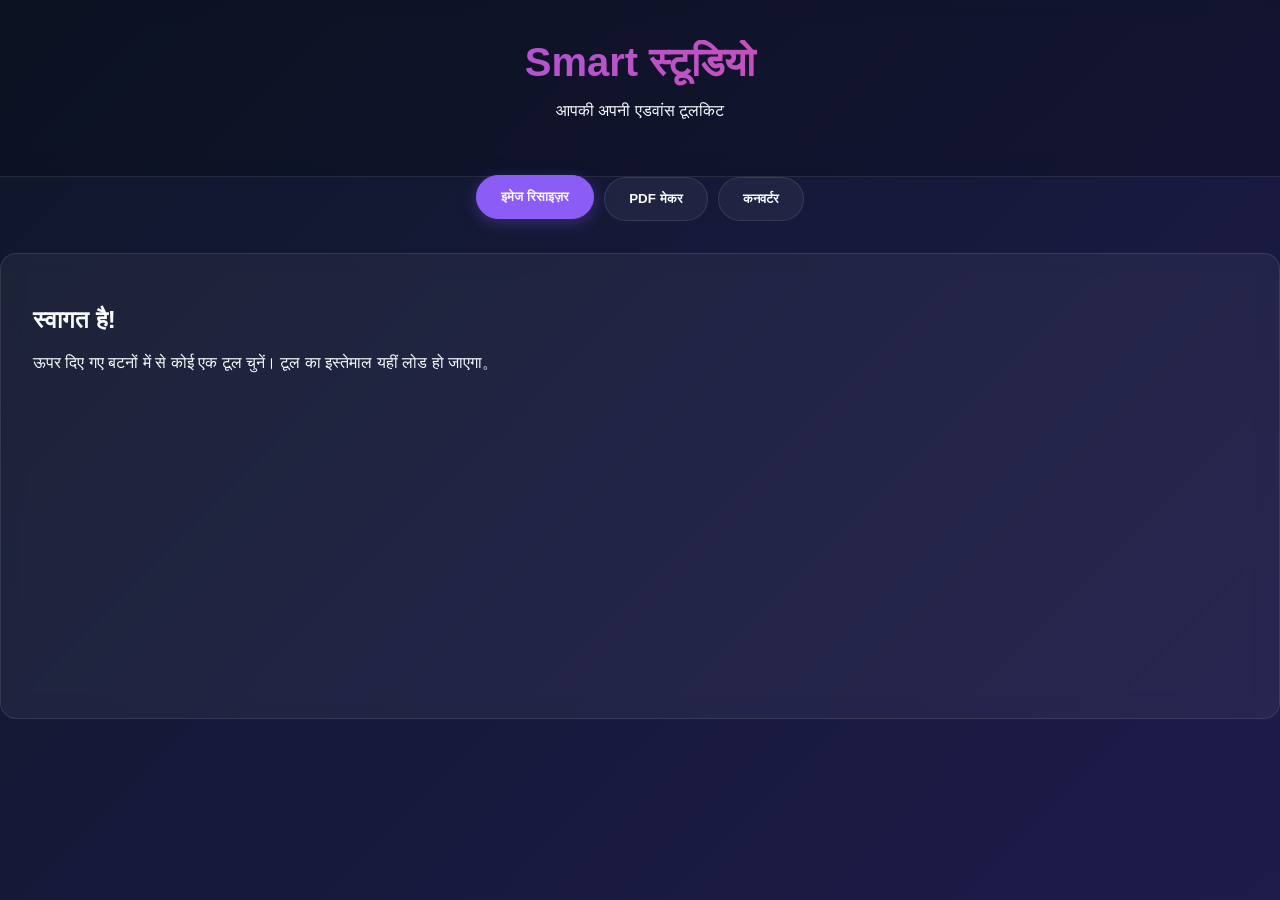
==== commit 40a4be80: "Refactor index.html structure and styles" ====
--- a/index.html
+++ b/index.html
@@ -1,85 +1,85 @@
 <!DOCTYPE html>
 <html lang="hi">
 <head>
-  <meta charset="UTF-8">
-  <meta name="viewport" content="width=device-width, initial-scale=1.0">
-  <title>ऑल-इन-वन स्मार्ट स्टूडियो</title>
-  <style>
-    :root {
-      --bg-gradient: linear-gradient(135deg, #0f172a 0%, #1e1b4b 100%);
-      --surface: rgba(255, 255, 255, 0.05);
-      --text-main: #f8fafc;
-      --accent: #8b5cf6;
-    }
-    body {
-      font-family: 'Segoe UI', Tahoma, Geneva, Verdana, sans-serif;
-      margin: 0; padding: 0;
-      background: var(--bg-gradient);
-      color: var(--text-main);
-      min-height: 100vh;
-    }
-    header {
-      text-align: center; padding: 2.5rem 1rem;
-      background: rgba(0, 0, 0, 0.2);
-      backdrop-filter: blur(10px);
-      border-bottom: 1px solid rgba(255, 255, 255, 0.1);
-    }
-    h1 { margin: 0; font-size: 2.5rem; background: linear-gradient(90deg, #8b5cf6, #ec4899); -webkit-background-clip: text; -webkit-text-fill-color: transparent; }
-    main { max-width: 1200px; margin: 2rem auto; padding: 0 1rem; }
-    .tool-nav {
-      display: flex; gap: 10px; justify-content: center;
-      margin-bottom: 2rem; flex-wrap: wrap;
-    }
-    .nav-btn {
-      background: var(--surface); border: 1px solid rgba(255, 255, 255, 0.1);
-      color: var(--text-main); padding: 0.8rem 1.5rem; border-radius: 50px;
-      cursor: pointer; font-weight: 600; transition: all 0.3s ease;
-    }
-    .nav-btn:hover, .nav-btn.active {
-      background: var(--accent); border-color: var(--accent);
-      transform: translateY(-2px); box-shadow: 0 4px 15px rgba(139, 92, 246, 0.3);
-    }
-    #workspace {
-      background: var(--surface); border-radius: 16px;
-      padding: 2rem; min-height: 400px;
-      backdrop-filter: blur(10px); border: 1px solid rgba(255, 255, 255, 0.1);
-    }
-  </style>
+    <meta charset="UTF-8">
+    <meta name="viewport" content="width=device-width, initial-scale=1.0">
+    <title>ऑल-इन-वन स्मार्ट स्टूडियो</title>
+    <link rel="stylesheet" href="style.css">
+    <style>
+        :root {
+            --bg-gradient: linear-gradient(135deg, #0f172a 0%, #1e1b4b 100%);
+            --surface: rgba(255, 255, 255, 0.05);
+            --text-main: #f8fafc;
+            --accent: #8b5cf6;
+        }
+        body {
+            font-family: 'Segoe UI', Tahoma, Geneva, Verdana, sans-serif;
+            margin: 0; padding: 0;
+            background: var(--bg-gradient);
+            color: var(--text-main);
+            min-height: 100vh;
+        }
+        header {
+            text-align: center; padding: 2.5rem 1rem;
+            background: rgba(0, 0, 0, 0.2);
+            backdrop-filter: blur(10px);
+            border-bottom: 1px solid rgba(255, 255, 255, 0.1);
+        }
+        h1 { margin: 0; font-size: 2.5rem; background: linear-gradient(90deg, #8b5cf6, #ec4899); -webkit-background-clip: text; -webkit-text-fill-color: transparent; }
+        .tool-nav {
+            display: flex; gap: 10px; justify-content: center;
+            margin-bottom: 2rem; flex-wrap: wrap;
+        }
+        .nav-btn {
+            background: var(--surface); border: 1px solid rgba(255, 255, 255, 0.1);
+            color: var(--text-main); padding: 0.8rem 1.5rem; border-radius: 50px;
+            cursor: pointer; font-weight: 600; transition: all 0.3s ease;
+        }
+        .nav-btn:hover, .nav-btn.active {
+            background: var(--accent); border-color: var(--accent);
+            transform: translateY(-2px); box-shadow: 0 4px 15px rgba(139, 92, 246, 0.3);
+        }
+        #workspace {
+            background: var(--surface); border-radius: 16px;
+            padding: 2rem; min-height: 400px;
+            backdrop-filter: blur(10px); border: 1px solid rgba(255, 255, 255, 0.1);
+        }
+    </style>
 </head>
 <body>
 
-  <header>
-    <h1>स्मार्ट स्टूडियो</h1>
-    <p>आपकी अपनी एडवांस टूलकिट</p>
-  </header>
+    <header>
+        <h1>Smart स्टूडियो</h1>
+        <p>आपकी अपनी एडवांस टूलकिट</p>
+    </header>
 
-  <main>
-    <nav class="tool-nav">
-      <button class="nav-btn active" onclick="loadTool('resizer')">इमेज रिसाइज़र</button>
-      <button class="nav-btn" onclick="loadTool('pdf-maker')">PDF मेकर</button>
-      <button class="nav-btn" onclick="loadTool('converter')">कनवर्टर</button>
-    </nav>
+    <main>
+        <nav class="tool-nav">
+            <button class="nav-btn active" onclick="loadTool('resizer')">इमेज रिसाइज़र</button>
+            <button class="nav-btn" onclick="loadTool('pdf-maker')">PDF मेकर</button>
+            <button class="nav-btn" onclick="loadTool('converter')">कनवर्टर</button>
+        </nav>
 
-    <section id="workspace">
-      <h2>स्वागत है!</h2>
-      <p>ऊपर दिए गए बटनों में से कोई एक टूल चुनें। टूल का इंटरफ़ेस यहीं लोड हो जाएगा।</p>
-    </section>
-  </main>
+        <section id="workspace">
+            <h2>स्वागत है!</h2>
+            <p>ऊपर दिए गए बटनों में से कोई एक टूल चुनें। टूल का इस्तेमाल यहीं लोड हो जाएगा。</p>
+        </section>
+    </main>
 
-  <script>
-    async function loadTool(toolName) {
-      const workspace = document.getElementById('workspace');
-      workspace.innerHTML = '<p>लोड हो रहा है...</p>';
+    <script src="main.js"></script>
+    <script>
+        async function loadTool(toolName) {
+            const workspace = document.getElementById('workspace');
+            workspace.innerHTML = '<p>लोड हो रहा है...</p>';
 
-      try {
-        // यह स्क्रिप्ट अलग JS फाइलों से फंक्शन इम्पोर्ट करने का एडवांस तरीका है
-        const module = await import(`./modules/${toolName}.js?cachebust=${Date.now()}`);
-        module.init(workspace);
-      } catch (err) {
-        console.error("टूल लोड करने में विफल:", err);
-        workspace.innerHTML = `<h2 style="color: #ef4444;">त्रुटि</h2><p>माफ़ कीजिए, यह टूल अभी उपलब्ध नहीं है। कृपया मॉड्यूल फाइल की जाँच करें।</p>`;
-      }
-    }
-  </script>
+            try {
+                const module = await import(`./modules/${toolName}.js?cachebust=${Date.now()}`);
+                module.init(workspace);
+            } catch (err) {
+                console.error("टूल लोड करने में विफल:", err);
+                workspace.innerHTML = '<h2 style="color: #ef4444;">त्रुटि</h2><p>माफ़ कीजिए, यह टूल अभी उपलब्ध नहीं है। कृपया मॉड्यूल की जाँच करें。</p>';
+            }
+        }
+    </script>
 </body>
 </html>
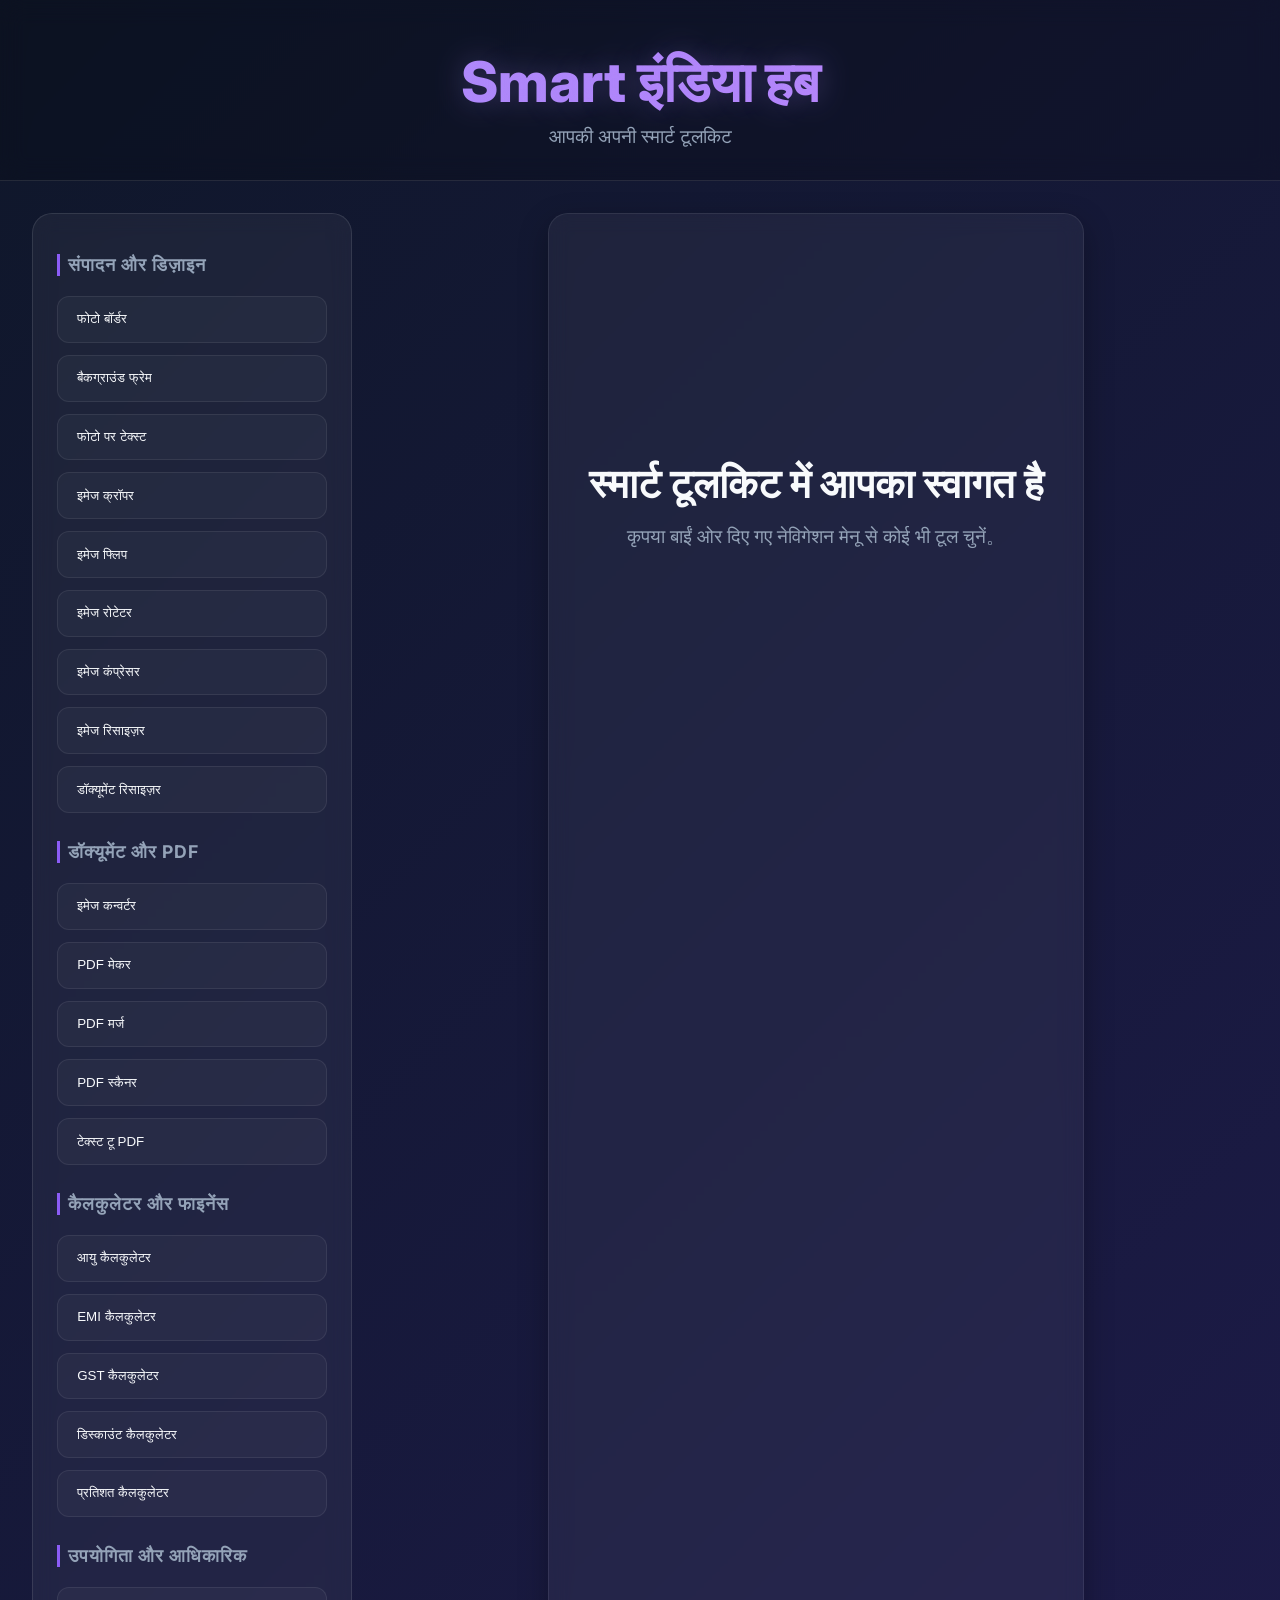
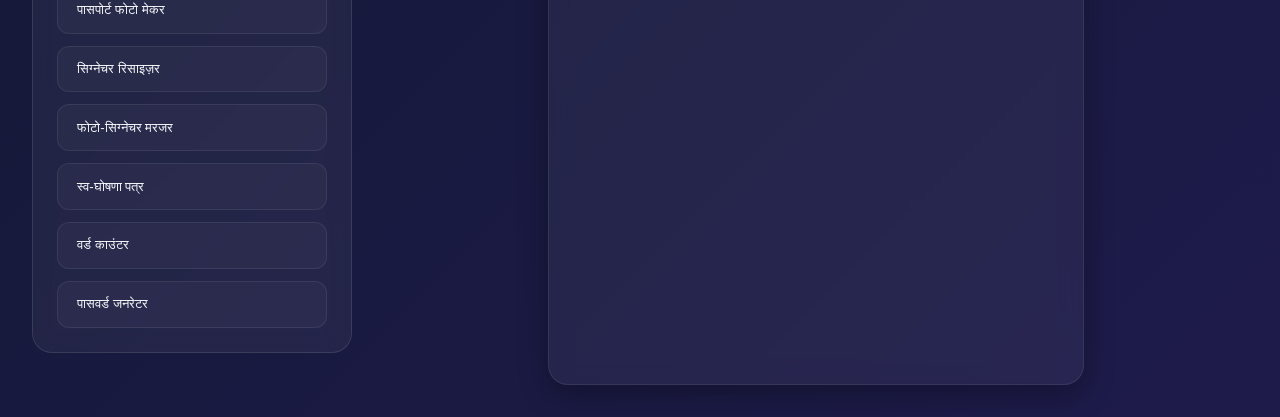
==== commit de65f960: "Update index.html" ====
--- a/index.html
+++ b/index.html
@@ -3,81 +3,235 @@
 <head>
     <meta charset="UTF-8">
     <meta name="viewport" content="width=device-width, initial-scale=1.0">
-    <title>ऑल-इन-वन स्मार्ट स्टूडियो</title>
+    <title>Smart इंडिया हब - स्मार्ट ऑनलाइन टूल्स</title>
     <link rel="stylesheet" href="style.css">
+    <link href="https://fonts.googleapis.com/css2?family=Inter:wght@300;400;500;600;700&display=swap" rel="stylesheet">
     <style>
         :root {
             --bg-gradient: linear-gradient(135deg, #0f172a 0%, #1e1b4b 100%);
             --surface: rgba(255, 255, 255, 0.05);
+            --surface-hover: rgba(255, 255, 255, 0.1);
             --text-main: #f8fafc;
+            --text-muted: #94a3b8;
             --accent: #8b5cf6;
-        }
+            --accent-glow: rgba(139, 92, 246, 0.3);
+        }
+
+        * {
+            box-sizing: border-box;
+            margin: 0;
+            padding: 0;
+        }
+
         body {
-            font-family: 'Segoe UI', Tahoma, Geneva, Verdana, sans-serif;
-            margin: 0; padding: 0;
+            font-family: 'Inter', sans-serif;
             background: var(--bg-gradient);
             color: var(--text-main);
             min-height: 100vh;
-        }
+            display: flex;
+            flex-direction: column;
+        }
+
         header {
-            text-align: center; padding: 2.5rem 1rem;
+            text-align: center;
+            padding: 3rem 1rem 2rem;
             background: rgba(0, 0, 0, 0.2);
+            backdrop-filter: blur(12px);
+            border-bottom: 1px solid rgba(255, 255, 255, 0.1);
+        }
+
+        header h1 {
+            font-size: 3.5rem;
+            font-weight: 800;
+            background: linear-gradient(90deg, #a78bfa, #c084fc);
+            -webkit-background-clip: text;
+            -webkit-text-fill-color: transparent;
+            text-shadow: 0 0 30px rgba(167, 139, 250, 0.3);
+            margin-bottom: 0.5rem;
+        }
+
+        header p {
+            color: var(--text-muted);
+            font-size: 1.2rem;
+        }
+
+        main {
+            flex: 1;
+            max-width: 1400px;
+            width: 100%;
+            margin: 0 auto;
+            padding: 2rem;
+            display: grid;
+            grid-template-columns: 320px 1fr;
+            gap: 2rem;
+        }
+
+        .tool-nav {
+            background: var(--surface);
+            padding: 1.5rem;
+            border-radius: 20px;
+            border: 1px solid rgba(255, 255, 255, 0.1);
+            height: fit-content;
+            display: flex;
+            flex-direction: column;
+            gap: 0.75rem;
             backdrop-filter: blur(10px);
-            border-bottom: 1px solid rgba(255, 255, 255, 0.1);
-        }
-        h1 { margin: 0; font-size: 2.5rem; background: linear-gradient(90deg, #8b5cf6, #ec4899); -webkit-background-clip: text; -webkit-text-fill-color: transparent; }
-        .tool-nav {
-            display: flex; gap: 10px; justify-content: center;
-            margin-bottom: 2rem; flex-wrap: wrap;
-        }
+        }
+
+        .tool-nav h3 {
+            font-size: 1.1rem;
+            color: var(--text-muted);
+            margin-top: 1rem;
+            margin-bottom: 0.5rem;
+            text-transform: uppercase;
+            letter-spacing: 1px;
+            border-left: 3px solid var(--accent);
+            padding-left: 0.5rem;
+        }
+
         .nav-btn {
-            background: var(--surface); border: 1px solid rgba(255, 255, 255, 0.1);
-            color: var(--text-main); padding: 0.8rem 1.5rem; border-radius: 50px;
-            cursor: pointer; font-weight: 600; transition: all 0.3s ease;
-        }
-        .nav-btn:hover, .nav-btn.active {
-            background: var(--accent); border-color: var(--accent);
-            transform: translateY(-2px); box-shadow: 0 4px 15px rgba(139, 92, 246, 0.3);
-        }
+            background: rgba(255, 255, 255, 0.03);
+            border: 1px solid rgba(255, 255, 255, 0.08);
+            color: var(--text-main);
+            padding: 0.9rem 1.2rem;
+            border-radius: 12px;
+            cursor: pointer;
+            text-align: left;
+            font-weight: 500;
+            transition: all 0.3s cubicHex(0.4, 0, 0.2, 1);
+            display: flex;
+            align-items: center;
+            justify-content: space-between;
+        }
+
+        .nav-btn:hover {
+            background: var(--surface-hover);
+            border-color: var(--accent);
+            transform: translateX(5px);
+            box-shadow: 0 4px 15px rgba(0, 0, 0, 0.2);
+        }
+
+        .nav-btn.active {
+            background: var(--accent);
+            color: white;
+            font-weight: 600;
+            box-shadow: 0 0 20px var(--accent-glow);
+        }
+
+        @keyframes spin { to { transform: rotate(360deg); } }
+
         #workspace {
-            background: var(--surface); border-radius: 16px;
-            padding: 2rem; min-height: 400px;
-            backdrop-filter: blur(10px); border: 1px solid rgba(255, 255, 255, 0.1);
+            background: var(--surface);
+            padding: 2.5rem;
+            border-radius: 20px;
+            border: 1px solid rgba(255, 255, 255, 0.08);
+            min-height: 700px;
+            backdrop-filter: blur(10px);
+            display: flex;
+            flex-direction: column;
+            box-shadow: 0 10px 30px rgba(0, 0, 0, 0.3);
+        }
+
+        /* Responsive Design */
+        @media (max-width: 1024px) {
+            main {
+                grid-template-columns: 1fr;
+            }
+            .tool-nav {
+                height: auto;
+            }
         }
     </style>
 </head>
 <body>
-
     <header>
-        <h1>Smart स्टूडियो</h1>
-        <p>आपकी अपनी एडवांस टूलकिट</p>
+        <h1>Smart इंडिया हब</h1>
+        <p>आपकी अपनी स्मार्ट टूलकिट</p>
     </header>
 
     <main>
-        <nav class="tool-nav">
-            <button class="nav-btn active" onclick="loadTool('resizer')">इमेज रिसाइज़र</button>
-            <button class="nav-btn" onclick="loadTool('pdf-maker')">PDF मेकर</button>
-            <button class="nav-btn" onclick="loadTool('converter')">कनवर्टर</button>
-        </nav>
+        <section class="tool-nav">
+            <!-- संपादन और डिज़ाइन -->
+            <h3>संपादन और डिज़ाइन</h3>
+            <button class="nav-btn" onclick="loadTool('add-border')"><span>फोटो बॉर्डर</span></button>
+            <button class="nav-btn" onclick="loadTool('add-frame')"><span>बैकग्राउंड फ्रेम</span></button>
+            <button class="nav-btn" onclick="loadTool('add-text')"><span>फोटो पर टेक्स्ट</span></button>
+            <button class="nav-btn" onclick="loadTool('image-cropper')"><span>इमेज क्रॉपर</span></button>
+            <button class="nav-btn" onclick="loadTool('image-flip')"><span>इमेज फ्लिप</span></button>
+            <button class="nav-btn" onclick="loadTool('image-rotator')"><span>इमेज रोटेटर</span></button>
+            <button class="nav-btn" onclick="loadTool('image-compressor')"><span>इमेज कंप्रेसर</span></button>
+            <button class="nav-btn" onclick="loadTool('resizer')"><span>इमेज रिसाइज़र</span></button>
+            <button class="nav-btn" onclick="loadTool('document-resizer')"><span>डॉक्यूमेंट रिसाइज़र</span></button>
+
+            <!-- डॉक्यूमेंट और PDF -->
+            <h3>डॉक्यूमेंट और PDF</h3>
+            <button class="nav-btn" onclick="loadTool('converter')"><span>इमेज कन्वर्टर</span></button>
+            <button class="nav-btn" onclick="loadTool('pdf-maker')"><span>PDF मेकर</span></button>
+            <button class="nav-btn" onclick="loadTool('pdf-merge')"><span>PDF मर्ज</span></button>
+            <button class="nav-btn" onclick="loadTool('pdf-scanner')"><span>PDF स्कैनर</span></button>
+            <button class="nav-btn" onclick="loadTool('text-to-pdf')"><span>टेक्स्ट टू PDF</span></button>
+
+            <!-- कैलकुलेटर और फाइनेंस -->
+            <h3>कैलकुलेटर और फाइनेंस</h3>
+            <button class="nav-btn" onclick="loadTool('age-calculator')"><span>आयु कैलकुलेटर</span></button>
+            <button class="nav-btn" onclick="loadTool('emi-calculator')"><span>EMI कैलकुलेटर</span></button>
+            <button class="nav-btn" onclick="loadTool('gst-calculator')"><span>GST कैलकुलेटर</span></button>
+            <button class="nav-btn" onclick="loadTool('discount-calculator')"><span>डिस्काउंट कैलकुलेटर</span></button>
+            <button class="nav-btn" onclick="loadTool('percentage-calculator')"><span>प्रतिशत कैलकुलेटर</span></button>
+
+            <!-- उपयोगिता और आधिकारिक -->
+            <h3>उपयोगिता और आधिकारिक</h3>
+            <button class="nav-btn" onclick="loadTool('passport-photo')"><span>पासपोर्ट फोटो मेकर</span></button>
+            <button class="nav-btn" onclick="loadTool('signature-resizer')"><span>सिग्नेचर रिसाइज़र</span></button>
+            <button class="nav-btn" onclick="loadTool('photo-signature-merger')"><span>फोटो-सिग्नेचर मरजर</span></button>
+            <button class="nav-btn" onclick="loadTool('self-declaration')"><span>स्व-घोषणा पत्र</span></button>
+            <button class="nav-btn" onclick="loadTool('word-counter')"><span>वर्ड काउंटर</span></button>
+            <button class="nav-btn" onclick="loadTool('password-generator')"><span>पासवर्ड जनरेटर</span></button>
+        </section>
 
         <section id="workspace">
-            <h2>स्वागत है!</h2>
-            <p>ऊपर दिए गए बटनों में से कोई एक टूल चुनें। टूल का इस्तेमाल यहीं लोड हो जाएगा。</p>
+            <div style="display: flex; flex-direction: column; align-items: center; justify-content: center; height: 500px; text-align: center;">
+                <h2 style="font-size: 2.5rem; margin-bottom: 1rem; color: var(--text-main);">स्मार्ट टूलकिट में आपका स्वागत है</h2>
+                <p style="color: var(--text-muted); font-size: 1.2rem;">कृपया बाईं ओर दिए गए नेविगेशन मेनू से कोई भी टूल चुनें。</p>
+            </div>
         </section>
     </main>
 
-    <script src="main.js"></script>
     <script>
         async function loadTool(toolName) {
             const workspace = document.getElementById('workspace');
-            workspace.innerHTML = '<p>लोड हो रहा है...</p>';
+            
+            // Active button state management
+            const buttons = document.querySelectorAll('.nav-btn');
+            buttons.forEach(btn => btn.classList.remove('active'));
+            event.currentTarget.classList.add('active');
+
+            // Show loading spinner
+            workspace.innerHTML = `
+                <div style="display: flex; flex-direction: column; align-items: center; justify-content: center; height: 500px; gap: 1.5rem;">
+                    <div style="width: 60px; height: 60px; border: 5px solid rgba(255,255,255,0.1); border-top-color: var(--accent); border-radius: 50%; animation: spin 1s linear infinite;"></div>
+                    <p style="color: var(--text-muted); font-size: 1.2rem; font-weight: 500;">मॉड्यूल लोड हो रहा है...</p>
+                </div>
+            `;
 
             try {
-                const module = await import(`./modules/${toolName}.js?cachebust=${Date.now()}`);
-                module.init(workspace);
+                // Dynamic import with cache busting
+                const module = await import(`./modules/${toolName}.js?t=${new Date().getTime()}`);
+                workspace.innerHTML = '';
+                if (typeof module.init === 'function') {
+                    module.init(workspace);
+                } else {
+                    throw new Error("Module does not export an init function.");
+                }
             } catch (err) {
                 console.error("टूल लोड करने में विफल:", err);
-                workspace.innerHTML = '<h2 style="color: #ef4444;">त्रुटि</h2><p>माफ़ कीजिए, यह टूल अभी उपलब्ध नहीं है। कृपया मॉड्यूल की जाँच करें。</p>';
+                workspace.innerHTML = `
+                    <div style="background: rgba(239, 68, 68, 0.15); border: 1px solid #ef4444; padding: 3rem; border-radius: 16px; text-align: center; max-width: 600px; margin: 4rem auto;">
+                        <h3 style="color: #f87171; font-size: 1.8rem; margin-bottom: 1rem;">लोडिंग में त्रुटि</h3>
+                        <p style="color: #d1d5db; margin-bottom: 2rem; line-height: 1.6;">क्षमा करें, यह टूल अभी लोड नहीं हो सका। कृपया सुनिश्चित करें कि 'modules/' फ़ोल्डर में '${toolName}.js' मौजूद है。</p>
+                        <button onclick="loadTool('${toolName}')" style="background: #ef4444; color: white; border: none; padding: 1rem 2.5rem; border-radius: 8px; cursor: pointer; font-weight: 600; font-size: 1rem; transition: background 0.2s;">पुनः प्रयास करें</button>
+                    </div>
+                `;
             }
         }
     </script>
--- a/style.css
+++ b/style.css
@@ -0,0 +1,68 @@
+:root {
+    --bg-gradient: linear-gradient(135deg, #0f172a 0%, #1e1b4b 100%);
+    --surface: rgba(255, 255, 255, 0.05);
+    --text-main: #f8fafc;
+    --accent: #8b5cf6;
+}
+
+body {
+    font-family: 'Segoe UI', Tahoma, Geneva, Verdana, sans-serif;
+    margin: 0;
+    padding: 0;
+    background: var(--bg-gradient);
+    color: var(--text-main);
+    min-height: 100vh;
+}
+
+header {
+    text-align: center;
+    padding: 2.5rem 1rem;
+    background: rgba(0, 0, 0, 0.2);
+    backdrop-filter: blur(10px);
+    border-bottom: 1px solid rgba(255, 255, 255, 0.1);
+}
+
+h1 {
+    margin: 0;
+    font-size: 2.5rem;
+    background: linear-gradient(90deg, #8b5cf6, #ec4899);
+    -webkit-background-clip: text;
+    -webkit-text-fill-color: transparent;
+}
+
+.tool-nav {
+    display: flex;
+    gap: 10px;
+    justify-content: center;
+    margin-bottom: 2rem;
+    flex-wrap: wrap;
+}
+
+.nav-btn {
+    background: var(--surface);
+    border: 1px solid rgba(255, 255, 255, 0.1);
+    color: var(--text-main);
+    padding: 0.8rem 1.5rem;
+    border-radius: 50px;
+    cursor: pointer;
+    font-weight: 600;
+    transition: all 0.3s ease;
+}
+
+.nav-btn:hover, .nav-btn.active {
+    background: var(--accent);
+    border-color: var(--accent);
+    transform: translateY(-2px);
+    box-shadow: 0 4px 15px rgba(139, 92, 246, 0.3);
+}
+
+#workspace {
+    background: var(--surface);
+    border-radius: 16px;
+    padding: 2rem;
+    min-height: 400px;
+    backdrop-filter: blur(10px);
+    border: 1px solid rgba(255, 255, 255, 0.1);
+    max-width: 1200px;
+    margin: 0 auto;
+}
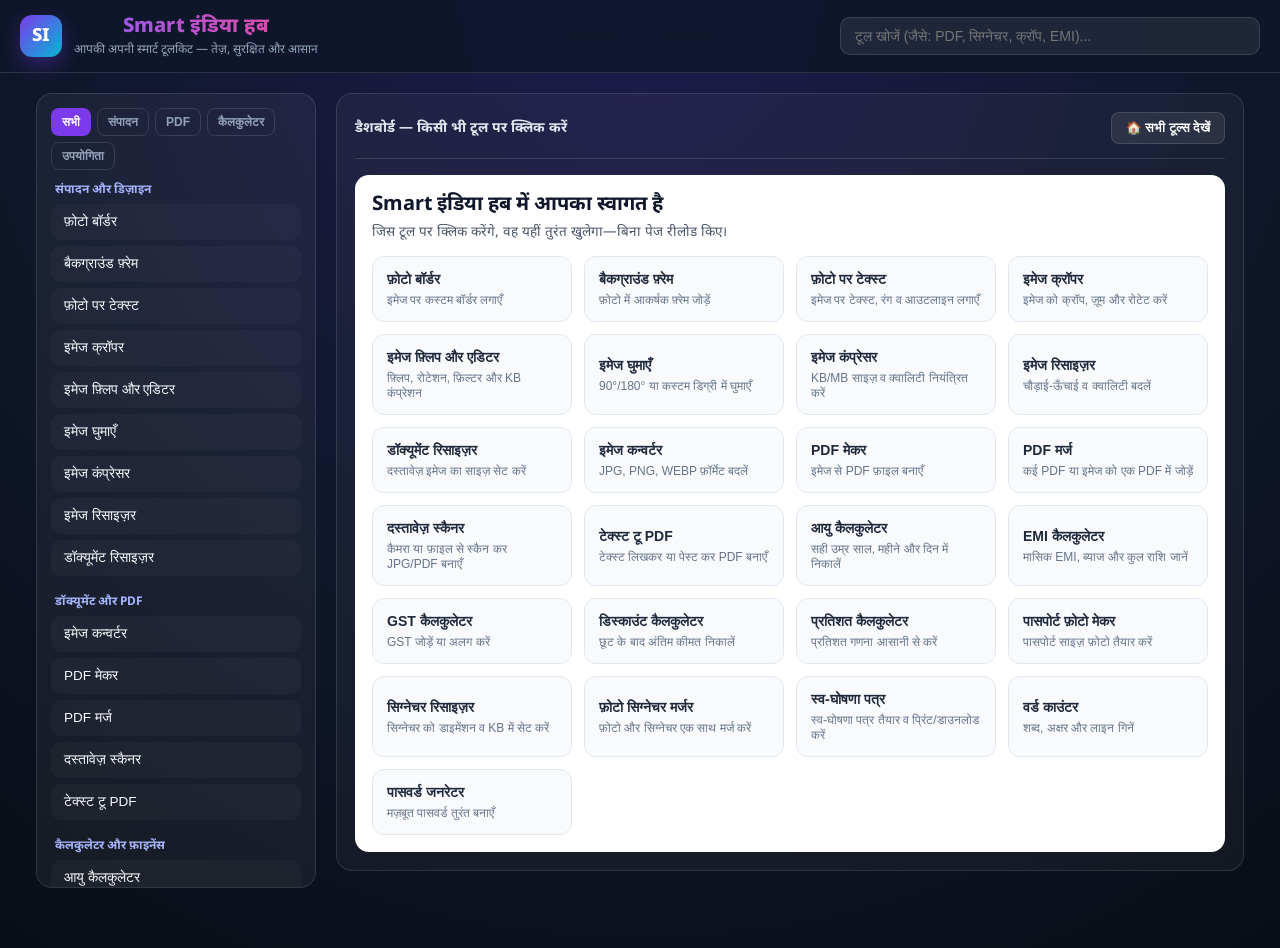
==== commit 96df458e: "Update index.html" ====
--- a/index.html
+++ b/index.html
@@ -1,239 +1,528 @@
 <!DOCTYPE html>
 <html lang="hi">
 <head>
-    <meta charset="UTF-8">
-    <meta name="viewport" content="width=device-width, initial-scale=1.0">
-    <title>Smart इंडिया हब - स्मार्ट ऑनलाइन टूल्स</title>
-    <link rel="stylesheet" href="style.css">
-    <link href="https://fonts.googleapis.com/css2?family=Inter:wght@300;400;500;600;700&display=swap" rel="stylesheet">
-    <style>
-        :root {
-            --bg-gradient: linear-gradient(135deg, #0f172a 0%, #1e1b4b 100%);
-            --surface: rgba(255, 255, 255, 0.05);
-            --surface-hover: rgba(255, 255, 255, 0.1);
-            --text-main: #f8fafc;
-            --text-muted: #94a3b8;
-            --accent: #8b5cf6;
-            --accent-glow: rgba(139, 92, 246, 0.3);
-        }
-
-        * {
-            box-sizing: border-box;
-            margin: 0;
-            padding: 0;
-        }
-
-        body {
-            font-family: 'Inter', sans-serif;
-            background: var(--bg-gradient);
-            color: var(--text-main);
-            min-height: 100vh;
-            display: flex;
-            flex-direction: column;
-        }
-
-        header {
-            text-align: center;
-            padding: 3rem 1rem 2rem;
-            background: rgba(0, 0, 0, 0.2);
-            backdrop-filter: blur(12px);
-            border-bottom: 1px solid rgba(255, 255, 255, 0.1);
-        }
-
-        header h1 {
-            font-size: 3.5rem;
-            font-weight: 800;
-            background: linear-gradient(90deg, #a78bfa, #c084fc);
-            -webkit-background-clip: text;
-            -webkit-text-fill-color: transparent;
-            text-shadow: 0 0 30px rgba(167, 139, 250, 0.3);
-            margin-bottom: 0.5rem;
-        }
-
-        header p {
-            color: var(--text-muted);
-            font-size: 1.2rem;
-        }
-
-        main {
-            flex: 1;
-            max-width: 1400px;
-            width: 100%;
-            margin: 0 auto;
-            padding: 2rem;
-            display: grid;
-            grid-template-columns: 320px 1fr;
-            gap: 2rem;
-        }
-
-        .tool-nav {
-            background: var(--surface);
-            padding: 1.5rem;
-            border-radius: 20px;
-            border: 1px solid rgba(255, 255, 255, 0.1);
-            height: fit-content;
-            display: flex;
-            flex-direction: column;
-            gap: 0.75rem;
-            backdrop-filter: blur(10px);
-        }
-
-        .tool-nav h3 {
-            font-size: 1.1rem;
-            color: var(--text-muted);
-            margin-top: 1rem;
-            margin-bottom: 0.5rem;
-            text-transform: uppercase;
-            letter-spacing: 1px;
-            border-left: 3px solid var(--accent);
-            padding-left: 0.5rem;
-        }
-
-        .nav-btn {
-            background: rgba(255, 255, 255, 0.03);
-            border: 1px solid rgba(255, 255, 255, 0.08);
-            color: var(--text-main);
-            padding: 0.9rem 1.2rem;
-            border-radius: 12px;
-            cursor: pointer;
-            text-align: left;
-            font-weight: 500;
-            transition: all 0.3s cubicHex(0.4, 0, 0.2, 1);
-            display: flex;
-            align-items: center;
-            justify-content: space-between;
-        }
-
-        .nav-btn:hover {
-            background: var(--surface-hover);
-            border-color: var(--accent);
-            transform: translateX(5px);
-            box-shadow: 0 4px 15px rgba(0, 0, 0, 0.2);
-        }
-
-        .nav-btn.active {
-            background: var(--accent);
-            color: white;
-            font-weight: 600;
-            box-shadow: 0 0 20px var(--accent-glow);
-        }
-
-        @keyframes spin { to { transform: rotate(360deg); } }
-
-        #workspace {
-            background: var(--surface);
-            padding: 2.5rem;
-            border-radius: 20px;
-            border: 1px solid rgba(255, 255, 255, 0.08);
-            min-height: 700px;
-            backdrop-filter: blur(10px);
-            display: flex;
-            flex-direction: column;
-            box-shadow: 0 10px 30px rgba(0, 0, 0, 0.3);
-        }
-
-        /* Responsive Design */
-        @media (max-width: 1024px) {
-            main {
-                grid-template-columns: 1fr;
-            }
-            .tool-nav {
-                height: auto;
-            }
-        }
-    </style>
+  <meta charset="UTF-8" />
+  <meta name="viewport" content="width=device-width, initial-scale=1.0" />
+  <title>Smart इंडिया हब — आपकी अपनी स्मार्ट टूलकिट</title>
+  <link rel="preconnect" href="https://fonts.googleapis.com" />
+  <link rel="preconnect" href="https://fonts.gstatic.com" crossorigin />
+  <link href="https://fonts.googleapis.com/css2?family=Inter:wght@400;500;600;700;800&family=Noto+Sans+Devanagari:wght@400;500;600;700;800&display=swap" rel="stylesheet" />
+  <link rel="stylesheet" href="style.css" />
+  <style>
+    :root {
+      --bg-dark: #0f172a;
+      --bg-card: #1e293b;
+      --bg-soft: rgba(255, 255, 255, 0.05);
+      --border-soft: rgba(255, 255, 255, 0.12);
+      --text-main: #f8fafc;
+      --text-muted: #94a3b8;
+      --accent: #7c3aed;
+      --accent-2: #06b6d4;
+      --success: #10b981;
+    }
+
+    * {
+      box-sizing: border-box;
+    }
+
+    body {
+      margin: 0;
+      font-family: 'Noto Sans Devanagari', 'Inter', system-ui, sans-serif;
+      background: radial-gradient(circle at top, #1e1b4b 0%, var(--bg-dark) 55%, #090d16 100%);
+      color: var(--text-main);
+      min-height: 100vh;
+    }
+
+    .site-header {
+      position: sticky;
+      top: 0;
+      z-index: 40;
+      backdrop-filter: blur(14px);
+      background: rgba(15, 23, 42, 0.85);
+      border-bottom: 1px solid var(--border-soft);
+      padding: 14px 18px;
+    }
+
+    .header-inner {
+      max-width: 1240px;
+      margin: 0 auto;
+      display: flex;
+      flex-wrap: wrap;
+      align-items: center;
+      justify-content: space-between;
+      gap: 14px;
+    }
+
+    .brand {
+      display: flex;
+      align-items: center;
+      gap: 12px;
+      cursor: pointer;
+    }
+
+    .brand-logo {
+      width: 42px;
+      height: 42px;
+      border-radius: 12px;
+      background: linear-gradient(135deg, var(--accent), var(--accent-2));
+      display: grid;
+      place-items: center;
+      font-weight: 800;
+      font-size: 18px;
+      color: #ffffff;
+      box-shadow: 0 8px 20px rgba(124, 58, 237, 0.35);
+    }
+
+    .brand-title {
+      margin: 0;
+      font-size: 20px;
+      font-weight: 800;
+      letter-spacing: 0.2px;
+    }
+
+    .brand-sub {
+      margin: 2px 0 0;
+      font-size: 12px;
+      color: var(--text-muted);
+    }
+
+    .search-box {
+      flex: 1 1 280px;
+      max-width: 420px;
+      position: relative;
+    }
+
+    .search-box input {
+      width: 100%;
+      padding: 10px 14px;
+      border-radius: 10px;
+      border: 1px solid var(--border-soft);
+      background: rgba(255, 255, 255, 0.07);
+      color: var(--text-main);
+      font-size: 14px;
+      outline: none;
+    }
+
+    .search-box input:focus {
+      border-color: var(--accent-2);
+      background: rgba(255, 255, 255, 0.1);
+    }
+
+    .app-shell {
+      max-width: 1240px;
+      margin: 20px auto;
+      padding: 0 16px 40px;
+      display: grid;
+      grid-template-columns: 280px 1fr;
+      gap: 20px;
+      align-items: start;
+    }
+
+    @media (max-width: 860px) {
+      .app-shell {
+        grid-template-columns: 1fr;
+      }
+    }
+
+    .sidebar-panel {
+      background: var(--bg-soft);
+      border: 1px solid var(--border-soft);
+      border-radius: 16px;
+      padding: 14px;
+      max-height: calc(100vh - 105px);
+      overflow-y: auto;
+      position: sticky;
+      top: 84px;
+    }
+
+    @media (max-width: 860px) {
+      .sidebar-panel {
+        position: static;
+        max-height: 290px;
+      }
+    }
+
+    .cat-tabs {
+      display: flex;
+      flex-wrap: wrap;
+      gap: 6px;
+      margin-bottom: 12px;
+    }
+
+    .cat-tab {
+      padding: 6px 10px;
+      font-size: 12px;
+      font-weight: 600;
+      border-radius: 8px;
+      border: 1px solid var(--border-soft);
+      background: transparent;
+      color: var(--text-muted);
+      cursor: pointer;
+    }
+
+    .cat-tab.active,
+    .cat-tab:hover {
+      background: var(--accent);
+      color: #ffffff;
+      border-color: transparent;
+    }
+
+    .cat-group-title {
+      font-size: 12px;
+      font-weight: 700;
+      color: #a5b4fc;
+      margin: 12px 0 6px;
+      padding-left: 4px;
+    }
+
+    .tool-btn {
+      width: 100%;
+      text-align: left;
+      padding: 9px 12px;
+      margin-bottom: 6px;
+      border-radius: 10px;
+      border: 1px solid transparent;
+      background: rgba(255, 255, 255, 0.03);
+      color: var(--text-main);
+      font-size: 13.5px;
+      font-weight: 500;
+      cursor: pointer;
+      transition: all 0.16s ease;
+    }
+
+    .tool-btn:hover {
+      background: rgba(124, 58, 237, 0.22);
+      border-color: rgba(124, 58, 237, 0.45);
+    }
+
+    .tool-btn.active {
+      background: linear-gradient(90deg, rgba(124, 58, 237, 0.35), rgba(6, 182, 212, 0.22));
+      border-color: var(--accent-2);
+      font-weight: 700;
+    }
+
+    .main-stage {
+      background: rgba(255, 255, 255, 0.04);
+      border: 1px solid var(--border-soft);
+      border-radius: 16px;
+      padding: 18px;
+      min-height: 520px;
+    }
+
+    .stage-topbar {
+      display: flex;
+      flex-wrap: wrap;
+      align-items: center;
+      justify-content: space-between;
+      gap: 10px;
+      padding-bottom: 14px;
+      margin-bottom: 16px;
+      border-bottom: 1px solid var(--border-soft);
+    }
+
+    .active-tool-badge {
+      font-size: 14px;
+      font-weight: 700;
+      color: #e2e8f0;
+    }
+
+    .home-btn {
+      padding: 7px 14px;
+      border-radius: 8px;
+      border: 1px solid var(--border-soft);
+      background: rgba(255, 255, 255, 0.08);
+      color: #ffffff;
+      font-size: 12.5px;
+      font-weight: 600;
+      cursor: pointer;
+    }
+
+    .home-btn:hover {
+      background: rgba(255, 255, 255, 0.15);
+    }
+
+    #workspace {
+      background: #ffffff;
+      color: #0f172a;
+      border-radius: 14px;
+      padding: 16px;
+      min-height: 400px;
+    }
+
+    .welcome-grid {
+      display: grid;
+      grid-template-columns: repeat(auto-fill, minmax(190px, 1fr));
+      gap: 12px;
+      margin-top: 14px;
+    }
+
+    .quick-card {
+      background: #f8fafc;
+      border: 1px solid #e2e8f0;
+      border-radius: 12px;
+      padding: 14px;
+      text-align: left;
+      cursor: pointer;
+      transition: transform 0.15s ease, box-shadow 0.15s ease;
+    }
+
+    .quick-card:hover {
+      transform: translateY(-2px);
+      box-shadow: 0 8px 20px rgba(15, 23, 42, 0.08);
+      border-color: #7c3aed;
+    }
+
+    .quick-card strong {
+      display: block;
+      font-size: 14px;
+      color: #1e293b;
+      margin-bottom: 4px;
+    }
+
+    .quick-card span {
+      font-size: 12px;
+      color: #64748b;
+    }
+
+    .loader-box {
+      display: flex;
+      flex-direction: column;
+      align-items: center;
+      justify-content: center;
+      min-height: 300px;
+      gap: 12px;
+      color: #334155;
+    }
+
+    .spinner {
+      width: 36px;
+      height: 36px;
+      border: 4px solid #e2e8f0;
+      border-top-color: #7c3aed;
+      border-radius: 50%;
+      animation: spin 0.8s linear infinite;
+    }
+
+    @keyframes spin {
+      to { transform: rotate(360deg); }
+    }
+  </style>
 </head>
 <body>
-    <header>
-        <h1>Smart इंडिया हब</h1>
-        <p>आपकी अपनी स्मार्ट टूलकिट</p>
-    </header>
-
-    <main>
-        <section class="tool-nav">
-            <!-- संपादन और डिज़ाइन -->
-            <h3>संपादन और डिज़ाइन</h3>
-            <button class="nav-btn" onclick="loadTool('add-border')"><span>फोटो बॉर्डर</span></button>
-            <button class="nav-btn" onclick="loadTool('add-frame')"><span>बैकग्राउंड फ्रेम</span></button>
-            <button class="nav-btn" onclick="loadTool('add-text')"><span>फोटो पर टेक्स्ट</span></button>
-            <button class="nav-btn" onclick="loadTool('image-cropper')"><span>इमेज क्रॉपर</span></button>
-            <button class="nav-btn" onclick="loadTool('image-flip')"><span>इमेज फ्लिप</span></button>
-            <button class="nav-btn" onclick="loadTool('image-rotator')"><span>इमेज रोटेटर</span></button>
-            <button class="nav-btn" onclick="loadTool('image-compressor')"><span>इमेज कंप्रेसर</span></button>
-            <button class="nav-btn" onclick="loadTool('resizer')"><span>इमेज रिसाइज़र</span></button>
-            <button class="nav-btn" onclick="loadTool('document-resizer')"><span>डॉक्यूमेंट रिसाइज़र</span></button>
-
-            <!-- डॉक्यूमेंट और PDF -->
-            <h3>डॉक्यूमेंट और PDF</h3>
-            <button class="nav-btn" onclick="loadTool('converter')"><span>इमेज कन्वर्टर</span></button>
-            <button class="nav-btn" onclick="loadTool('pdf-maker')"><span>PDF मेकर</span></button>
-            <button class="nav-btn" onclick="loadTool('pdf-merge')"><span>PDF मर्ज</span></button>
-            <button class="nav-btn" onclick="loadTool('pdf-scanner')"><span>PDF स्कैनर</span></button>
-            <button class="nav-btn" onclick="loadTool('text-to-pdf')"><span>टेक्स्ट टू PDF</span></button>
-
-            <!-- कैलकुलेटर और फाइनेंस -->
-            <h3>कैलकुलेटर और फाइनेंस</h3>
-            <button class="nav-btn" onclick="loadTool('age-calculator')"><span>आयु कैलकुलेटर</span></button>
-            <button class="nav-btn" onclick="loadTool('emi-calculator')"><span>EMI कैलकुलेटर</span></button>
-            <button class="nav-btn" onclick="loadTool('gst-calculator')"><span>GST कैलकुलेटर</span></button>
-            <button class="nav-btn" onclick="loadTool('discount-calculator')"><span>डिस्काउंट कैलकुलेटर</span></button>
-            <button class="nav-btn" onclick="loadTool('percentage-calculator')"><span>प्रतिशत कैलकुलेटर</span></button>
-
-            <!-- उपयोगिता और आधिकारिक -->
-            <h3>उपयोगिता और आधिकारिक</h3>
-            <button class="nav-btn" onclick="loadTool('passport-photo')"><span>पासपोर्ट फोटो मेकर</span></button>
-            <button class="nav-btn" onclick="loadTool('signature-resizer')"><span>सिग्नेचर रिसाइज़र</span></button>
-            <button class="nav-btn" onclick="loadTool('photo-signature-merger')"><span>फोटो-सिग्नेचर मरजर</span></button>
-            <button class="nav-btn" onclick="loadTool('self-declaration')"><span>स्व-घोषणा पत्र</span></button>
-            <button class="nav-btn" onclick="loadTool('word-counter')"><span>वर्ड काउंटर</span></button>
-            <button class="nav-btn" onclick="loadTool('password-generator')"><span>पासवर्ड जनरेटर</span></button>
-        </section>
-
-        <section id="workspace">
-            <div style="display: flex; flex-direction: column; align-items: center; justify-content: center; height: 500px; text-align: center;">
-                <h2 style="font-size: 2.5rem; margin-bottom: 1rem; color: var(--text-main);">स्मार्ट टूलकिट में आपका स्वागत है</h2>
-                <p style="color: var(--text-muted); font-size: 1.2rem;">कृपया बाईं ओर दिए गए नेविगेशन मेनू से कोई भी टूल चुनें。</p>
-            </div>
-        </section>
+  <header class="site-header">
+    <div class="header-inner">
+      <div class="brand" id="brandHome">
+        <div class="brand-logo">SI</div>
+        <div>
+          <h1 class="brand-title">Smart इंडिया हब</h1>
+          <p class="brand-sub">आपकी अपनी स्मार्ट टूलकिट — तेज़, सुरक्षित और आसान</p>
+        </div>
+      </div>
+
+      <div class="search-box">
+        <input type="search" id="toolSearch" placeholder="टूल खोजें (जैसे: PDF, सिग्नेचर, क्रॉप, EMI)..." autocomplete="off" />
+      </div>
+    </div>
+  </header>
+
+  <div class="app-shell">
+    <aside class="sidebar-panel" aria-label="टूल्स मेनू">
+      <div class="cat-tabs" id="catTabs">
+        <button type="button" class="cat-tab active" data-cat="all">सभी</button>
+        <button type="button" class="cat-tab" data-cat="edit">संपादन</button>
+        <button type="button" class="cat-tab" data-cat="pdf">PDF</button>
+        <button type="button" class="cat-tab" data-cat="calc">कैलकुलेटर</button>
+        <button type="button" class="cat-tab" data-cat="util">उपयोगिता</button>
+      </div>
+      <div id="toolMenu"></div>
+    </aside>
+
+    <main class="main-stage">
+      <div class="stage-topbar">
+        <div class="active-tool-badge" id="activeToolTitle">डैशबोर्ड — कोई भी टूल चुनें</div>
+        <button type="button" class="home-btn" id="backToHomeBtn">🏠 सभी टूल्स देखें</button>
+      </div>
+      <div id="workspace"></div>
     </main>
-
-    <script>
-        async function loadTool(toolName) {
-            const workspace = document.getElementById('workspace');
-            
-            // Active button state management
-            const buttons = document.querySelectorAll('.nav-btn');
-            buttons.forEach(btn => btn.classList.remove('active'));
-            event.currentTarget.classList.add('active');
-
-            // Show loading spinner
-            workspace.innerHTML = `
-                <div style="display: flex; flex-direction: column; align-items: center; justify-content: center; height: 500px; gap: 1.5rem;">
-                    <div style="width: 60px; height: 60px; border: 5px solid rgba(255,255,255,0.1); border-top-color: var(--accent); border-radius: 50%; animation: spin 1s linear infinite;"></div>
-                    <p style="color: var(--text-muted); font-size: 1.2rem; font-weight: 500;">मॉड्यूल लोड हो रहा है...</p>
-                </div>
-            `;
-
-            try {
-                // Dynamic import with cache busting
-                const module = await import(`./modules/${toolName}.js?t=${new Date().getTime()}`);
-                workspace.innerHTML = '';
-                if (typeof module.init === 'function') {
-                    module.init(workspace);
-                } else {
-                    throw new Error("Module does not export an init function.");
-                }
-            } catch (err) {
-                console.error("टूल लोड करने में विफल:", err);
-                workspace.innerHTML = `
-                    <div style="background: rgba(239, 68, 68, 0.15); border: 1px solid #ef4444; padding: 3rem; border-radius: 16px; text-align: center; max-width: 600px; margin: 4rem auto;">
-                        <h3 style="color: #f87171; font-size: 1.8rem; margin-bottom: 1rem;">लोडिंग में त्रुटि</h3>
-                        <p style="color: #d1d5db; margin-bottom: 2rem; line-height: 1.6;">क्षमा करें, यह टूल अभी लोड नहीं हो सका। कृपया सुनिश्चित करें कि 'modules/' फ़ोल्डर में '${toolName}.js' मौजूद है。</p>
-                        <button onclick="loadTool('${toolName}')" style="background: #ef4444; color: white; border: none; padding: 1rem 2.5rem; border-radius: 8px; cursor: pointer; font-weight: 600; font-size: 1rem; transition: background 0.2s;">पुनः प्रयास करें</button>
-                    </div>
-                `;
-            }
+  </div>
+
+  <script>
+    const TOOLS = [
+      // संपादन और डिज़ाइन
+      { id: 'add-border', name: 'फ़ोटो बॉर्डर', cat: 'edit', desc: 'इमेज पर कस्टम बॉर्डर लगाएँ' },
+      { id: 'add-frame', name: 'बैकग्राउंड फ़्रेम', cat: 'edit', desc: 'फ़ोटो में आकर्षक फ़्रेम जोड़ें' },
+      { id: 'add-text', name: 'फ़ोटो पर टेक्स्ट', cat: 'edit', desc: 'इमेज पर टेक्स्ट, रंग व आउटलाइन लगाएँ' },
+      { id: 'image-cropper', name: 'इमेज क्रॉपर', cat: 'edit', desc: 'इमेज को क्रॉप, ज़ूम और रोटेट करें' },
+      { id: 'image-flip', name: 'इमेज फ़्लिप और एडिटर', cat: 'edit', desc: 'फ़्लिप, रोटेशन, फ़िल्टर और KB कंप्रेशन' },
+      { id: 'image-rotator', name: 'इमेज घुमाएँ', cat: 'edit', desc: '90°/180° या कस्टम डिग्री में घुमाएँ' },
+      { id: 'image-compressor', name: 'इमेज कंप्रेसर', cat: 'edit', desc: 'KB/MB साइज़ व क्वालिटी नियंत्रित करें' },
+      { id: 'resizer', name: 'इमेज रिसाइज़र', cat: 'edit', desc: 'चौड़ाई-ऊँचाई व क्वालिटी बदलें' },
+      { id: 'document-resizer', name: 'डॉक्यूमेंट रिसाइज़र', cat: 'edit', desc: 'दस्तावेज़ इमेज का साइज़ सेट करें' },
+
+      // डॉक्यूमेंट और PDF
+      { id: 'converter', name: 'इमेज कन्वर्टर', cat: 'pdf', desc: 'JPG, PNG, WEBP फ़ॉर्मेट बदलें' },
+      { id: 'pdf-maker', name: 'PDF मेकर', cat: 'pdf', desc: 'इमेज से PDF फ़ाइल बनाएँ' },
+      { id: 'pdf-merge', name: 'PDF मर्ज', cat: 'pdf', desc: 'कई PDF या इमेज को एक PDF में जोड़ें' },
+      { id: 'pdf-scanner', name: 'दस्तावेज़ स्कैनर', cat: 'pdf', desc: 'कैमरा या फ़ाइल से स्कैन कर JPG/PDF बनाएँ' },
+      { id: 'text-to-pdf', name: 'टेक्स्ट टू PDF', cat: 'pdf', desc: 'टेक्स्ट लिखकर या पेस्ट कर PDF बनाएँ' },
+
+      // कैलकुलेटर और फ़ाइनेंस
+      { id: 'age-calculator', name: 'आयु कैलकुलेटर', cat: 'calc', desc: 'सही उम्र साल, महीने और दिन में निकालें' },
+      { id: 'emi-calculator', name: 'EMI कैलकुलेटर', cat: 'calc', desc: 'मासिक EMI, ब्याज और कुल राशि जानें' },
+      { id: 'gst-calculator', name: 'GST कैलकुलेटर', cat: 'calc', desc: 'GST जोड़ें या अलग करें' },
+      { id: 'discount-calculator', name: 'डिस्काउंट कैलकुलेटर', cat: 'calc', desc: 'छूट के बाद अंतिम कीमत निकालें' },
+      { id: 'percentage-calculator', name: 'प्रतिशत कैलकुलेटर', cat: 'calc', desc: 'प्रतिशत गणना आसानी से करें' },
+
+      // उपयोगिता और आधिकारिक
+      { id: 'passport-photo', name: 'पासपोर्ट फ़ोटो मेकर', cat: 'util', desc: 'पासपोर्ट साइज़ फ़ोटो तैयार करें' },
+      { id: 'signature-resizer', name: 'सिग्नेचर रिसाइज़र', cat: 'util', desc: 'सिग्नेचर को डाइमेंशन व KB में सेट करें' },
+      { id: 'photo-signature-merger', name: 'फ़ोटो सिग्नेचर मर्जर', cat: 'util', desc: 'फ़ोटो और सिग्नेचर एक साथ मर्ज करें' },
+      { id: 'self-declaration', name: 'स्व-घोषणा पत्र', cat: 'util', desc: 'स्व-घोषणा पत्र तैयार व प्रिंट/डाउनलोड करें' },
+      { id: 'word-counter', name: 'वर्ड काउंटर', cat: 'util', desc: 'शब्द, अक्षर और लाइन गिनें' },
+      { id: 'password-generator', name: 'पासवर्ड जनरेटर', cat: 'util', desc: 'मज़बूत पासवर्ड तुरंत बनाएँ' }
+    ];
+
+    const CAT_LABELS = {
+      edit: 'संपादन और डिज़ाइन',
+      pdf: 'डॉक्यूमेंट और PDF',
+      calc: 'कैलकुलेटर और फ़ाइनेंस',
+      util: 'उपयोगिता और आधिकारिक'
+    };
+
+    const toolMenuEl = document.getElementById('toolMenu');
+    const workspaceEl = document.getElementById('workspace');
+    const activeToolTitleEl = document.getElementById('activeToolTitle');
+    const searchInputEl = document.getElementById('toolSearch');
+    const catTabsEl = document.getElementById('catTabs');
+
+    let selectedCategory = 'all';
+    let currentToolId = null;
+
+    function getFilteredTools() {
+      const q = (searchInputEl.value || '').trim().toLowerCase();
+      return TOOLS.filter((t) => {
+        const matchCat = selectedCategory === 'all' || t.cat === selectedCategory;
+        const matchQuery =
+          !q ||
+          t.name.toLowerCase().includes(q) ||
+          t.desc.toLowerCase().includes(q) ||
+          t.id.toLowerCase().includes(q);
+        return matchCat && matchQuery;
+      });
+    }
+
+    function renderMenu() {
+      const items = getFilteredTools();
+      if (items.length === 0) {
+        toolMenuEl.innerHTML = '<div style="padding:12px;font-size:13px;color:#94a3b8;">कोई टूल नहीं मिला।</div>';
+        return;
+      }
+
+      const grouped = {};
+      for (const item of items) {
+        if (!grouped[item.cat]) grouped[item.cat] = [];
+        grouped[item.cat].push(item);
+      }
+
+      let html = '';
+      for (const catKey of Object.keys(grouped)) {
+        html += `<div class="cat-group-title">${CAT_LABELS[catKey] || catKey}</div>`;
+        for (const tool of grouped[catKey]) {
+          const activeClass = tool.id === currentToolId ? 'active' : '';
+          html += `<button type="button" class="tool-btn ${activeClass}" data-tool="${tool.id}">${tool.name}</button>`;
         }
-    </script>
+      }
+
+      toolMenuEl.innerHTML = html;
+      toolMenuEl.querySelectorAll('.tool-btn').forEach((btn) => {
+        btn.onclick = () => loadTool(btn.getAttribute('data-tool'));
+      });
+    }
+
+    function renderHomeDashboard() {
+      currentToolId = null;
+      activeToolTitleEl.textContent = 'डैशबोर्ड — किसी भी टूल पर क्लिक करें';
+      renderMenu();
+
+      const items = getFilteredTools();
+      const cardsHtml = items
+        .map(
+          (t) => `
+          <button type="button" class="quick-card" data-tool="${t.id}">
+            <strong>${t.name}</strong>
+            <span>${t.desc}</span>
+          </button>`
+        )
+        .join('');
+
+      workspaceEl.innerHTML = `
+        <div>
+          <h2 style="margin:0 0 6px;font-size:20px;color:#0f172a;">Smart इंडिया हब में आपका स्वागत है</h2>
+          <p style="margin:0;font-size:13.5px;color:#475569;">जिस टूल पर क्लिक करेंगे, वह यहीं तुरंत खुलेगा—बिना पेज रीलोड किए।</p>
+          <div class="welcome-grid">${cardsHtml || '<p>कोई टूल नहीं मिला।</p>'}</div>
+        </div>
+      `;
+
+      workspaceEl.querySelectorAll('.quick-card').forEach((card) => {
+        card.onclick = () => loadTool(card.getAttribute('data-tool'));
+      });
+    }
+
+    async function loadTool(toolId) {
+      const tool = TOOLS.find((t) => t.id === toolId);
+      if (!tool) return;
+
+      currentToolId = tool.id;
+      activeToolTitleEl.textContent = tool.name;
+      renderMenu();
+
+      workspaceEl.innerHTML = `
+        <div class="loader-box">
+          <div class="spinner"></div>
+          <div><strong>${tool.name}</strong> लोड हो रहा है...</div>
+        </div>
+      `;
+
+      try {
+        const mod = await import(`./modules/${tool.id}.js?v=${Date.now()}`);
+        if (typeof mod.init === 'function') {
+          workspaceEl.innerHTML = '';
+          await mod.init(workspaceEl);
+        } else {
+          workspaceEl.innerHTML = `<p style="color:#b91c1c;">"${tool.name}" मॉड्यूल में init() फ़ंक्शन नहीं मिला।</p>`;
+        }
+      } catch (err) {
+        workspaceEl.innerHTML = `
+          <p style="color:#b91c1c;font-weight:600;">मॉड्यूल लोड करने में समस्या आई: ./modules/${tool.id}.js</p>
+          <p style="font-size:13px;color:#475569;">कृपया जाँचें कि फ़ाइल मौजूद है और उसमें कोई सिंटैक्स त्रुटि नहीं है।</p>
+        `;
+      }
+
+      if (window.innerWidth <= 860) {
+        workspaceEl.scrollIntoView({ behavior: 'smooth', block: 'start' });
+      }
+    }
+
+    searchInputEl.oninput = () => {
+      renderMenu();
+      if (!currentToolId) renderHomeDashboard();
+    };
+
+    catTabsEl.querySelectorAll('.cat-tab').forEach((tab) => {
+      tab.onclick = () => {
+        catTabsEl.querySelectorAll('.cat-tab').forEach((t) => t.classList.remove('active'));
+        tab.classList.add('active');
+        selectedCategory = tab.getAttribute('data-cat');
+        renderMenu();
+        if (!currentToolId) renderHomeDashboard();
+      };
+    });
+
+    document.getElementById('brandHome').onclick = renderHomeDashboard;
+    document.getElementById('backToHomeBtn').onclick = renderHomeDashboard;
+
+    renderHomeDashboard();
+  </script>
+  <script type="module" src="main.js"></script>
 </body>
 </html>
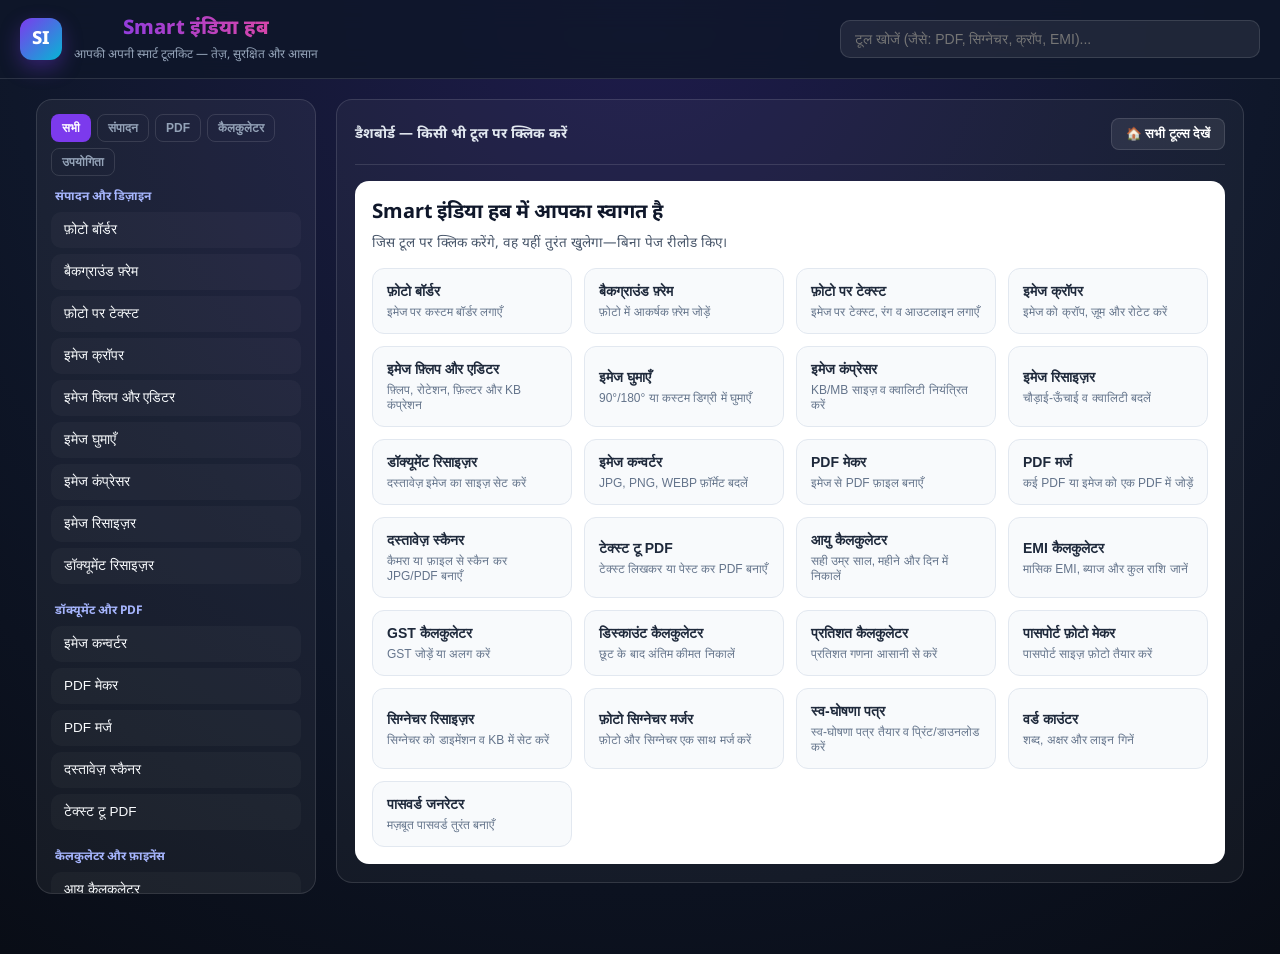
==== commit 5635eb75: "Add Google site verification meta tag" ====
--- a/index.html
+++ b/index.html
@@ -4,6 +4,7 @@
   <meta charset="UTF-8" />
   <meta name="viewport" content="width=device-width, initial-scale=1.0" />
   <title>Smart इंडिया हब — आपकी अपनी स्मार्ट टूलकिट</title>
+  <meta name="google-site-verification" content="P8z66LQwP9WlfkrvyQIMymRc7NK1ZKIKDp0HgX6qRQg" />
   <link rel="preconnect" href="https://fonts.googleapis.com" />
   <link rel="preconnect" href="https://fonts.gstatic.com" crossorigin />
   <link href="https://fonts.googleapis.com/css2?family=Inter:wght@400;500;600;700;800&family=Noto+Sans+Devanagari:wght@400;500;600;700;800&display=swap" rel="stylesheet" />
--- a/style.css
+++ b/style.css
@@ -1,68 +1,218 @@
 :root {
     --bg-gradient: linear-gradient(135deg, #0f172a 0%, #1e1b4b 100%);
     --surface: rgba(255, 255, 255, 0.05);
+    --surface-hover: rgba(255, 255, 255, 0.1);
+    --border-subtle: rgba(255, 255, 255, 0.12);
     --text-main: #f8fafc;
+    --text-muted: #cbd5e1;
     --accent: #8b5cf6;
+    --accent-hover: #7c3aed;
+    --accent-pink: #ec4899;
+    --accent-cyan: #06b6d4;
+    --success: #10b981;
+}
+
+*,
+*::before,
+*::after {
+    box-sizing: border-box;
+}
+
+html {
+    scroll-behavior: smooth;
 }
 
 body {
-    font-family: 'Segoe UI', Tahoma, Geneva, Verdana, sans-serif;
+    font-family: 'Noto Sans Devanagari', 'Segoe UI', Tahoma, Geneva, Verdana, sans-serif;
     margin: 0;
     padding: 0;
     background: var(--bg-gradient);
     color: var(--text-main);
     min-height: 100vh;
-}
-
+    line-height: 1.5;
+    -webkit-font-smoothing: antialiased;
+}
+
+/* Header */
 header {
     text-align: center;
-    padding: 2.5rem 1rem;
-    background: rgba(0, 0, 0, 0.2);
-    backdrop-filter: blur(10px);
-    border-bottom: 1px solid rgba(255, 255, 255, 0.1);
+    padding: 2.2rem 1.25rem;
+    background: rgba(0, 0, 0, 0.25);
+    backdrop-filter: blur(12px);
+    -webkit-backdrop-filter: blur(12px);
+    border-bottom: 1px solid var(--border-subtle);
+}
+
+header p {
+    margin: 0.5rem auto 0;
+    max-width: 640px;
+    color: var(--text-muted);
+    font-size: 0.98rem;
 }
 
 h1 {
     margin: 0;
-    font-size: 2.5rem;
-    background: linear-gradient(90deg, #8b5cf6, #ec4899);
+    font-size: clamp(1.85rem, 4vw, 2.6rem);
+    font-weight: 800;
+    background: linear-gradient(90deg, var(--accent), var(--accent-pink));
     -webkit-background-clip: text;
+    background-clip: text;
     -webkit-text-fill-color: transparent;
 }
 
+/* Main Layout Wrapper */
+.site-container {
+    max-width: 1200px;
+    margin: 0 auto;
+    padding: 1.5rem 1rem 2.5rem;
+}
+
+/* Search & Filter Bar (Friendly & Fast) */
+.controls-bar {
+    display: flex;
+    flex-wrap: wrap;
+    gap: 12px;
+    align-items: center;
+    justify-content: center;
+    margin-bottom: 1.25rem;
+}
+
+.search-input {
+    width: 100%;
+    max-width: 420px;
+    padding: 0.75rem 1.1rem;
+    border-radius: 999px;
+    border: 1px solid var(--border-subtle);
+    background: rgba(15, 23, 42, 0.55);
+    color: var(--text-main);
+    font-size: 0.95rem;
+    outline: none;
+    transition: border-color 0.25s ease, box-shadow 0.25s ease, background 0.25s ease;
+}
+
+.search-input::placeholder {
+    color: #94a3b8;
+}
+
+.search-input:focus {
+    border-color: var(--accent);
+    background: rgba(15, 23, 42, 0.8);
+    box-shadow: 0 0 0 3px rgba(139, 92, 246, 0.25);
+}
+
+/* Tool Navigation Pills */
 .tool-nav {
     display: flex;
     gap: 10px;
     justify-content: center;
-    margin-bottom: 2rem;
+    margin-bottom: 1.75rem;
     flex-wrap: wrap;
 }
 
 .nav-btn {
     background: var(--surface);
-    border: 1px solid rgba(255, 255, 255, 0.1);
+    border: 1px solid var(--border-subtle);
     color: var(--text-main);
-    padding: 0.8rem 1.5rem;
+    padding: 0.75rem 1.4rem;
     border-radius: 50px;
     cursor: pointer;
     font-weight: 600;
-    transition: all 0.3s ease;
-}
-
-.nav-btn:hover, .nav-btn.active {
+    font-size: 0.92rem;
+    transition: all 0.25s ease;
+}
+
+.nav-btn:hover,
+.nav-btn.active {
     background: var(--accent);
     border-color: var(--accent);
+    color: #ffffff;
     transform: translateY(-2px);
-    box-shadow: 0 4px 15px rgba(139, 92, 246, 0.3);
-}
-
+    box-shadow: 0 6px 18px rgba(139, 92, 246, 0.35);
+}
+
+/* Workspace Stage */
 #workspace {
     background: var(--surface);
     border-radius: 16px;
-    padding: 2rem;
+    padding: 1.75rem;
     min-height: 400px;
     backdrop-filter: blur(10px);
-    border: 1px solid rgba(255, 255, 255, 0.1);
+    -webkit-backdrop-filter: blur(10px);
+    border: 1px solid var(--border-subtle);
     max-width: 1200px;
     margin: 0 auto;
-}
+    overflow-x: auto;
+}
+
+/* Ensure light-themed tool cards inside #workspace stay crisp and readable */
+#workspace > div:not(.loader-box) {
+    color: #1e293b;
+}
+
+/* Ad / Monetization Safe Slot (Optional & Non-Intrusive) */
+.ad-slot-wrapper {
+    max-width: 1200px;
+    margin: 1.5rem auto 0;
+    padding: 0.85rem 1rem;
+    border-radius: 12px;
+    background: rgba(255, 255, 255, 0.03);
+    border: 1px dashed rgba(255, 255, 255, 0.14);
+    text-align: center;
+    color: #94a3b8;
+    font-size: 0.82rem;
+}
+
+/* Footer for Trust, Policy & Support Links */
+.site-footer {
+    max-width: 1200px;
+    margin: 2rem auto 0;
+    padding: 1.5rem 1rem;
+    border-top: 1px solid var(--border-subtle);
+    display: flex;
+    flex-wrap: wrap;
+    align-items: center;
+    justify-content: space-between;
+    gap: 1rem;
+    color: var(--text-muted);
+    font-size: 0.88rem;
+}
+
+.footer-links {
+    display: flex;
+    flex-wrap: wrap;
+    gap: 1rem;
+}
+
+.footer-links a {
+    color: var(--text-muted);
+    text-decoration: none;
+    transition: color 0.2s ease;
+}
+
+.footer-links a:hover {
+    color: #ffffff;
+    text-decoration: underline;
+}
+
+/* Mobile Adjustments */
+@media (max-width: 640px) {
+    header {
+        padding: 1.6rem 0.9rem;
+    }
+
+    .nav-btn {
+        padding: 0.65rem 1.1rem;
+        font-size: 0.85rem;
+    }
+
+    #workspace {
+        padding: 1rem;
+        border-radius: 12px;
+        min-height: 320px;
+    }
+
+    .site-footer {
+        flex-direction: column;
+        text-align: center;
+    }
+}
